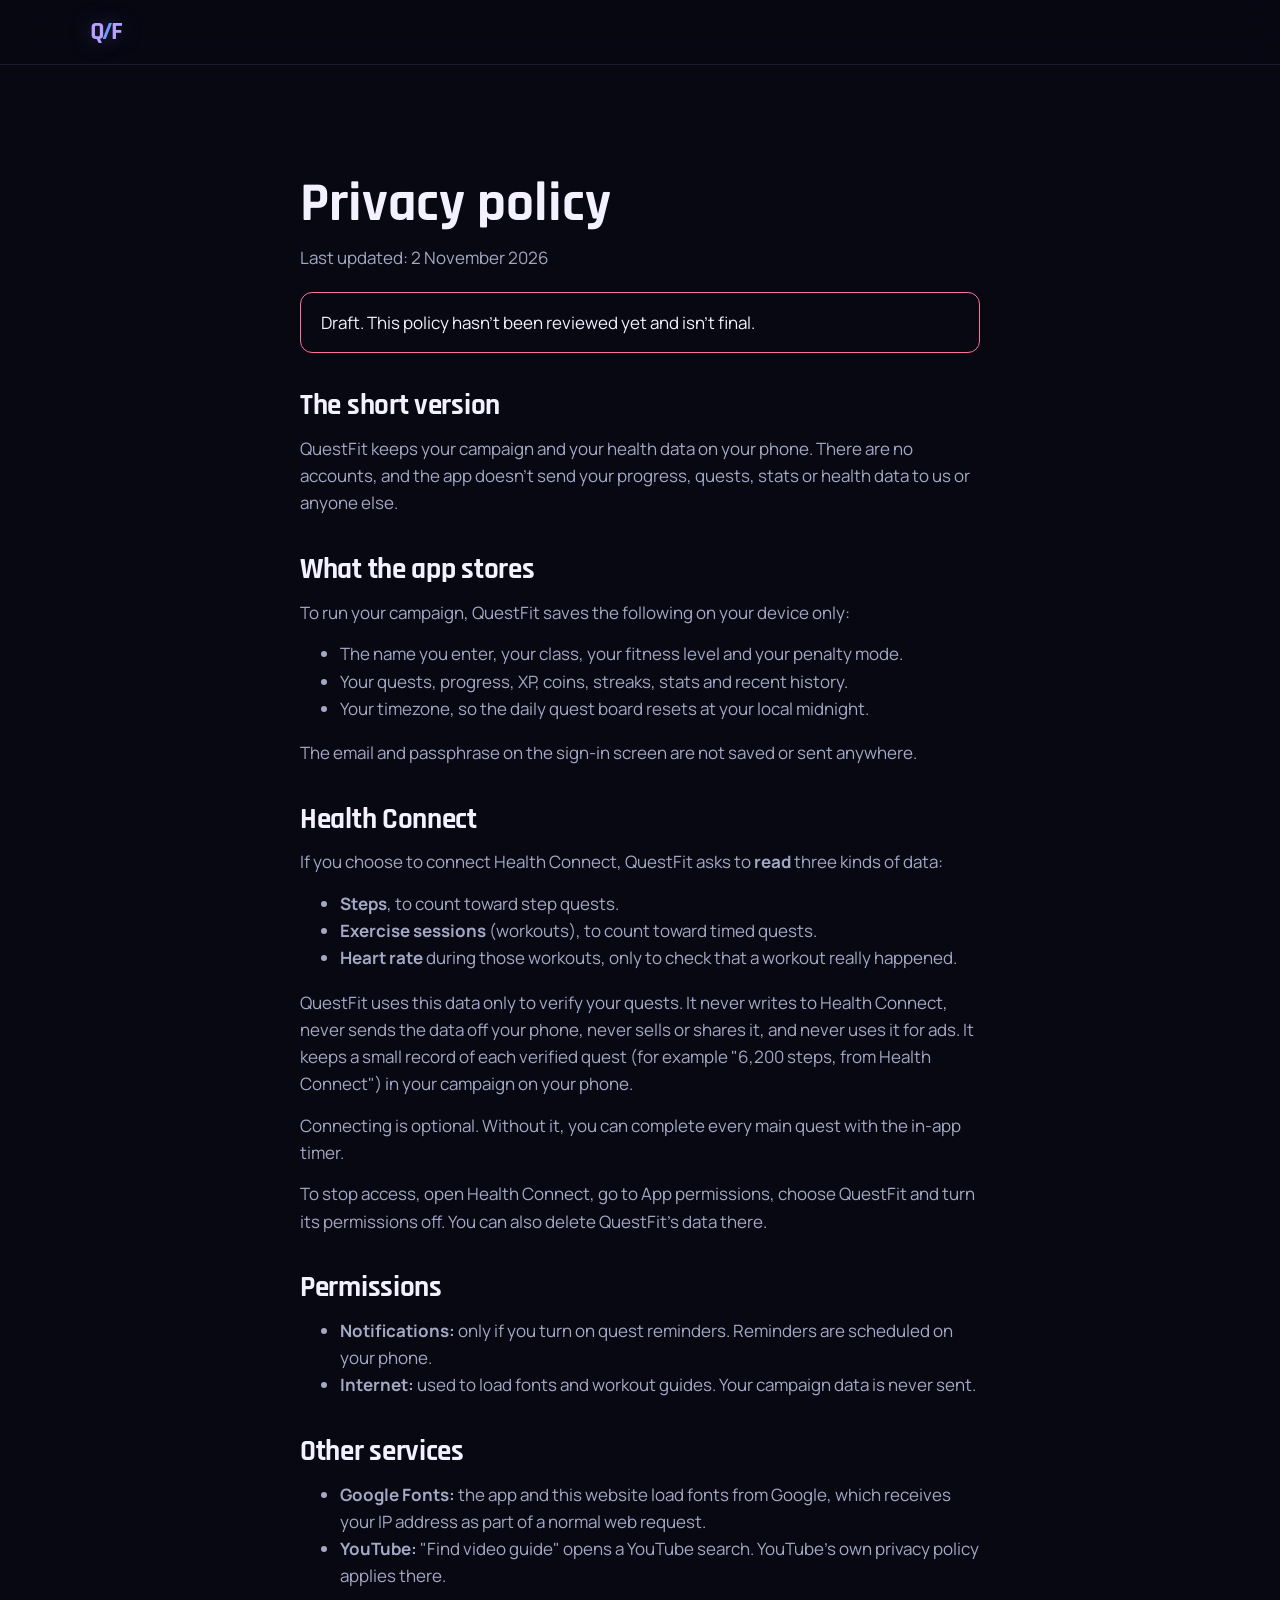
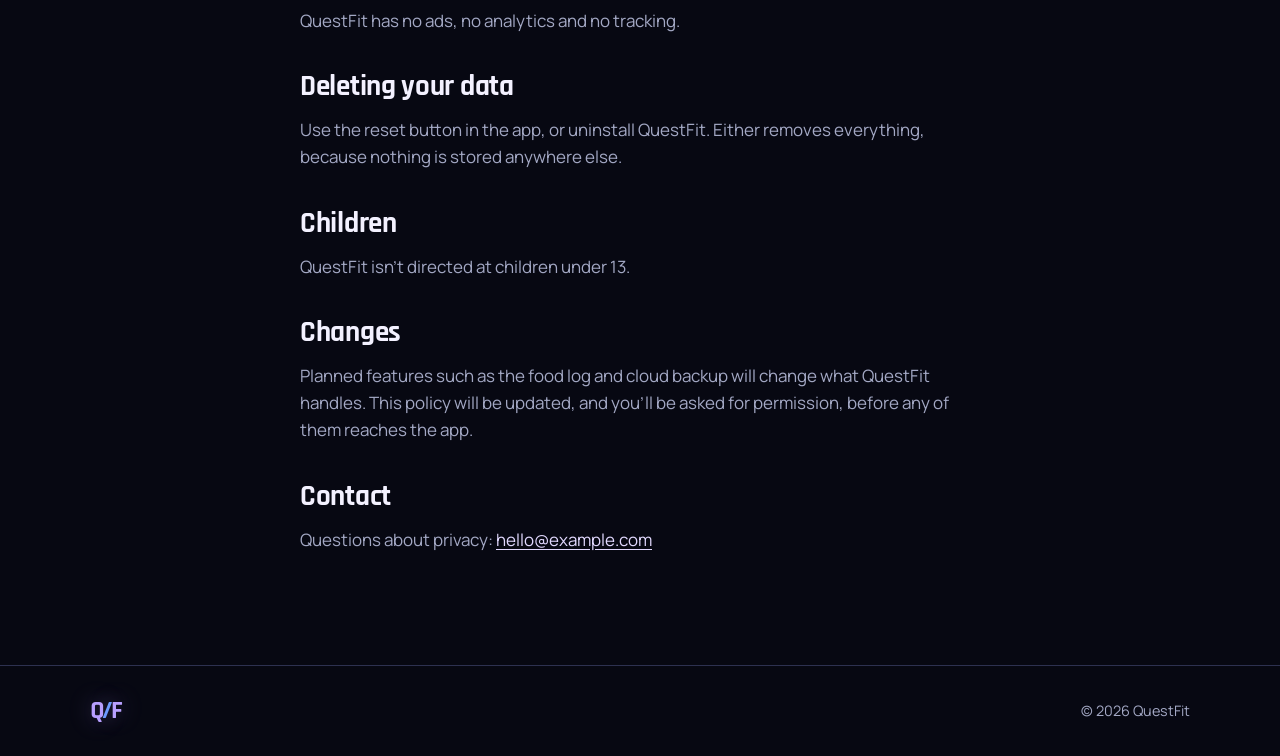
==== privacy.html @ a238612d "QuestFit website: verified quests, Health Connect privacy, timer demo" ====
<!doctype html>
<html lang="en">
<head>
  <meta charset="UTF-8" />
  <meta name="viewport" content="width=device-width, initial-scale=1" />
  <title>Privacy policy · QuestFit</title>
  <meta name="theme-color" content="#070812" />
  <link rel="icon" href="assets/favicon.svg" type="image/svg+xml" />
  <link rel="preconnect" href="https://fonts.googleapis.com" />
  <link rel="preconnect" href="https://fonts.gstatic.com" crossorigin />
  <link rel="stylesheet" href="https://fonts.googleapis.com/css2?family=Manrope:wght@400;500;600;700&family=Rajdhani:wght@600;700&display=swap" />
  <link rel="stylesheet" href="styles.css" />
</head>
<body>
  <header class="site-header">
    <nav class="nav wrap" aria-label="Main">
      <a class="logo" href="index.html" aria-label="QuestFit home">Q<span>/</span>F</a>
    </nav>
  </header>

  <main class="legal wrap">
    <h1>Privacy policy</h1>
    <p class="updated">Last updated: 2 November 2026</p>

    <!-- DRAFT: review before publishing, replace the placeholder contact email (also in the app's public/privacypolicy.html), and update this page before any server feature ships. -->
    <p class="draft">Draft. This policy hasn't been reviewed yet and isn't final.</p>

    <h2>The short version</h2>
    <p>QuestFit keeps your campaign and your health data on your phone. There are no accounts, and the app doesn't send your progress, quests, stats or health data to us or anyone else.</p>

    <h2>What the app stores</h2>
    <p>To run your campaign, QuestFit saves the following on your device only:</p>
    <ul>
      <li>The name you enter, your class, your fitness level and your penalty mode.</li>
      <li>Your quests, progress, XP, coins, streaks, stats and recent history.</li>
      <li>Your timezone, so the daily quest board resets at your local midnight.</li>
    </ul>
    <p>The email and passphrase on the sign-in screen are not saved or sent anywhere.</p>

    <h2>Health Connect</h2>
    <p>If you choose to connect Health Connect, QuestFit asks to <strong>read</strong> three kinds of data:</p>
    <ul>
      <li><strong>Steps</strong>, to count toward step quests.</li>
      <li><strong>Exercise sessions</strong> (workouts), to count toward timed quests.</li>
      <li><strong>Heart rate</strong> during those workouts, only to check that a workout really happened.</li>
    </ul>
    <p>QuestFit uses this data only to verify your quests. It never writes to Health Connect, never sends the data off your phone, never sells or shares it, and never uses it for ads. It keeps a small record of each verified quest (for example "6,200 steps, from Health Connect") in your campaign on your phone.</p>
    <p>Connecting is optional. Without it, you can complete every main quest with the in-app timer.</p>
    <p>To stop access, open Health Connect, go to App permissions, choose QuestFit and turn its permissions off. You can also delete QuestFit's data there.</p>

    <h2>Permissions</h2>
    <ul>
      <li><strong>Notifications:</strong> only if you turn on quest reminders. Reminders are scheduled on your phone.</li>
      <li><strong>Internet:</strong> used to load fonts and workout guides. Your campaign data is never sent.</li>
    </ul>

    <h2>Other services</h2>
    <ul>
      <li><strong>Google Fonts:</strong> the app and this website load fonts from Google, which receives your IP address as part of a normal web request.</li>
      <li><strong>YouTube:</strong> "Find video guide" opens a YouTube search. YouTube's own privacy policy applies there.</li>
    </ul>
    <p>QuestFit has no ads, no analytics and no tracking.</p>

    <h2>Deleting your data</h2>
    <p>Use the reset button in the app, or uninstall QuestFit. Either removes everything, because nothing is stored anywhere else.</p>

    <h2>Children</h2>
    <p>QuestFit isn't directed at children under 13.</p>

    <h2>Changes</h2>
    <p>Planned features such as the food log and cloud backup will change what QuestFit handles. This policy will be updated, and you'll be asked for permission, before any of them reaches the app.</p>

    <h2>Contact</h2>
    <p>Questions about privacy: <a href="mailto:hello@example.com">hello@example.com</a></p>
  </main>

  <footer class="site-footer">
    <div class="wrap footer-row">
      <a class="logo" href="index.html" aria-label="QuestFit home">Q<span>/</span>F</a>
      <p>© 2026 QuestFit</p>
    </div>
  </footer>
</body>
</html>
---- styles.css ----
/* QuestFit website. Palette and fonts match the app's "Shadowbound" theme. */
:root {
  color-scheme: dark;
  --void: #070812;
  --panel: #101323;
  --panel-2: #151a31;
  --line: #2d3150;
  --text: #f3f1ff;
  --muted: #a3a8c4;
  --violet: #b8a0ff;
  --violet-pale: #e2d9ff;
  --violet-deep: #7659df;
  --blue: #6c9cff;
  --ember: #ff6f9e;

  --font-display: Rajdhani, "Arial Narrow", sans-serif;
  --font-body: Manrope, -apple-system, BlinkMacSystemFont, "Segoe UI", sans-serif;

  /* fluid type scale: phone → desktop */
  --step-0: clamp(1rem, .96rem + .2vw, 1.0625rem);
  --step-1: clamp(1.125rem, 1.05rem + .35vw, 1.3125rem);
  --step-2: clamp(1.375rem, 1.2rem + .8vw, 1.875rem);
  --step-3: clamp(2rem, 1.5rem + 2.4vw, 3.5rem);
  --step-4: clamp(3rem, 1.6rem + 6.6vw, 7rem);

  --space-s: clamp(1rem, .9rem + .5vw, 1.5rem);
  --space-m: clamp(1.5rem, 1.2rem + 1.5vw, 2.5rem);
  --space-l: clamp(4rem, 3rem + 5vw, 8rem);
  --gutter: clamp(1rem, .5rem + 2.5vw, 2.5rem);
}

*, *::before, *::after { box-sizing: border-box; }
html { scroll-behavior: smooth; -webkit-text-size-adjust: 100%; }
body {
  margin: 0;
  background: var(--void);
  color: var(--text);
  font: 400 var(--step-0)/1.6 var(--font-body);
  overflow-x: hidden;
}
img { display: block; max-width: 100%; height: auto; }
h1, h2, h3 { margin: 0; font-family: var(--font-display); font-weight: 700; line-height: 1; }
h2 { font-size: var(--step-3); letter-spacing: -.01em; }
h3 { font-size: var(--step-2); font-weight: 600; line-height: 1.1; }
p { margin: 0; }
a { color: var(--violet-pale); text-underline-offset: .2em; }
:focus-visible { outline: 2px solid var(--violet); outline-offset: 3px; border-radius: 4px; }

.wrap { width: 100%; max-width: 1180px; margin-inline: auto; padding-inline: var(--gutter); }
.skip-link { position: absolute; left: -999px; top: 0; padding: .75rem 1rem; background: var(--violet); color: var(--void); z-index: 100; }
.skip-link:focus { left: 1rem; }

/* header */
.site-header {
  position: sticky; top: 0; z-index: 10;
  background: rgba(7, 8, 18, .78);
  backdrop-filter: blur(16px);
  -webkit-backdrop-filter: blur(16px);
  border-bottom: 1px solid rgba(184, 160, 255, .12);
}
.nav { display: flex; align-items: center; gap: var(--space-s); min-height: 64px; }
.logo { color: var(--violet); font: 700 1.6rem/1 var(--font-display); letter-spacing: -.1em; text-decoration: none; text-shadow: 0 0 22px rgba(184, 160, 255, .35); }
.logo span { color: var(--blue); }
.nav-links { display: flex; gap: 1.75rem; margin: 0 0 0 auto; padding: 0; list-style: none; }
.nav-links a { color: var(--muted); font-weight: 600; font-size: .95rem; text-decoration: none; }
.nav-links a:hover { color: var(--text); }

/* buttons */
.btn {
  display: inline-flex; align-items: center; justify-content: center; gap: .6rem;
  min-height: 48px; padding: .8rem 1.4rem;
  border: 1px solid transparent; border-radius: 12px;
  font: 700 1rem/1 var(--font-body); text-decoration: none; cursor: pointer;
  transition: transform .15s ease, background-color .15s ease, box-shadow .15s ease;
}
.btn:active { transform: scale(.97); }
.btn--primary { background: var(--violet); color: #0d0b1b; box-shadow: 0 10px 30px rgba(118, 89, 223, .35); }
.btn--primary:hover { background: var(--violet-pale); }
.btn--soon { background: transparent; border-color: var(--line); color: var(--muted); cursor: default; }
.btn--soon svg { width: 18px; height: 18px; fill: currentColor; }
.play-badge img { height: 56px; width: auto; }
.play-slot--small .btn { min-height: 40px; padding: .55rem 1rem; font-size: .875rem; }
.play-slot--small .play-badge img { height: 40px; }

/* hero */
.hero {
  display: grid; grid-template-columns: minmax(0, 1.25fr) minmax(0, .75fr);
  align-items: center; gap: var(--space-m);
  padding-block: clamp(3rem, 2rem + 5vw, 7rem) var(--space-l);
}
.hero-title { font-size: var(--step-4); line-height: .9; letter-spacing: -.02em; }
.hero-title .line { display: block; }
.hero-lede { max-width: 34ch; margin-top: var(--space-m); color: var(--muted); font-size: var(--step-1); line-height: 1.55; }
.hero-actions { display: flex; flex-wrap: wrap; align-items: center; gap: 1rem 1.5rem; margin-top: var(--space-m); }
.hero-note { color: var(--muted); font-size: .9rem; }

/* phone frame around real app screenshots */
.phone {
  position: relative; margin: 0;
  padding: 10px; border-radius: 44px;
  background: linear-gradient(160deg, #23264a, #0c0e1d);
  border: 1px solid rgba(184, 160, 255, .25);
  box-shadow: 0 40px 80px rgba(0, 0, 0, .55), 0 0 90px rgba(118, 89, 223, .18);
}
.phone img { border-radius: 34px; width: 100%; }
.hero-phone { justify-self: end; width: min(100%, 340px); transform: rotate(3deg); }

/* the one page-load moment: headline lines rise in turn, then the phone settles */
@media (prefers-reduced-motion: no-preference) {
  .hero-title .line { animation: rise .8s cubic-bezier(.2, .8, .2, 1) both; }
  .hero-title .line:nth-child(2) { animation-delay: .1s; }
  .hero-title .line:nth-child(3) { animation-delay: .2s; }
  .hero-lede, .hero-actions { animation: rise .8s .35s cubic-bezier(.2, .8, .2, 1) both; }
  .hero-phone { animation: settle 1.1s .25s cubic-bezier(.2, .8, .2, 1) both, float 6s 1.4s ease-in-out infinite; }
  .hero-title .line:nth-child(3) { animation: rise .8s .2s cubic-bezier(.2, .8, .2, 1) both, shimmer 1.8s 1.2s ease-in-out both; }
}
@keyframes rise { from { opacity: 0; transform: translateY(.6em); } }
@keyframes settle { from { opacity: 0; transform: translateY(40px) rotate(9deg); } }
@keyframes float { 50% { transform: translateY(-14px) rotate(3deg); } }
@keyframes shimmer { from { background-position: 100% 0; } to { background-position: 0 0; } }

/* demo: the playable quest */
.demo {
  padding-block: var(--space-l);
  background:
    radial-gradient(60% 80% at 80% 50%, rgba(118, 89, 223, .22), transparent 70%),
    linear-gradient(180deg, transparent, rgba(16, 19, 35, .7) 20%, rgba(16, 19, 35, .7) 80%, transparent);
}
.demo-grid { display: grid; grid-template-columns: minmax(0, .8fr) minmax(0, 1fr); gap: var(--space-l); align-items: center; }
.demo-copy p { max-width: 38ch; margin-top: var(--space-s); color: var(--muted); font-size: var(--step-1); }
.demo-stage { display: grid; gap: 1.25rem; }

.slime-wrap { display: flex; align-items: center; gap: 1.25rem; }
.slime {
  position: relative; flex-shrink: 0; width: 92px; height: 68px;
  border: 3px solid #765586;
  border-radius: 48% 52% 40% 46% / 60% 60% 42% 44%;
  background:
    radial-gradient(ellipse at 30% 24%, rgba(255, 255, 255, .75) 0 7%, transparent 18%),
    linear-gradient(160deg, #e0caee, #bce8d7 38%, #77d3b6 72%, #37bfa7);
  box-shadow: inset -8px -10px 0 rgba(44, 152, 138, .15), 0 12px 24px rgba(78, 213, 180, .22);
}
.slime-eye { position: absolute; top: 22px; width: 12px; height: 19px; border-radius: 50%; background: #6d477a; transition: translate .25s ease; }
.slime.is-looking .slime-eye { translate: 4px 3px; }
.slime-eye--l { left: 26px; }
.slime-eye--r { right: 26px; }
.slime-mouth { position: absolute; left: 50%; top: 40px; width: 20px; height: 12px; border: 2px solid #765586; border-radius: 35% 35% 50% 50%; background: rgba(167, 144, 214, .85); transform: translateX(-50%); transition: height .2s; }
.slime.is-happy .slime-mouth { height: 16px; }
.slime-says {
  position: relative; padding: .75rem 1rem;
  border: 1px solid var(--line); border-radius: 14px 14px 14px 4px;
  background: var(--panel); font-weight: 600; font-size: .95rem;
}
@media (prefers-reduced-motion: no-preference) {
  .slime { animation: bob 3.2s ease-in-out infinite; }
}
@keyframes bob { 50% { translate: 0 -5px; } }

.quest {
  padding: clamp(1.25rem, 1rem + 1vw, 1.75rem);
  border: 1px solid rgba(184, 160, 255, .55);
  border-radius: 8px 22px 8px 22px;
  background: linear-gradient(120deg, rgba(52, 37, 89, .55), rgba(16, 19, 35, .95));
  box-shadow: 0 30px 60px rgba(0, 0, 0, .35);
  transition: border-color .3s, box-shadow .3s;
}
.quest.is-done { border-color: var(--violet-pale); box-shadow: 0 30px 60px rgba(0, 0, 0, .35), 0 0 0 4px rgba(184, 160, 255, .15); }
.quest-head { display: grid; grid-template-columns: auto 1fr auto; gap: 1rem; align-items: center; }
.quest-icon { display: grid; place-items: center; width: 48px; height: 48px; border-radius: 14px; background: rgba(184, 160, 255, .14); color: var(--violet-pale); font-size: 1.4rem; }
.quest-kind { color: var(--violet); font-size: .85rem; font-weight: 600; }
.quest-reward { color: var(--violet-pale); font-weight: 700; font-size: .85rem; text-align: right; line-height: 1.35; }
.quest-desc { margin: 1rem 0 1.25rem; color: var(--muted); }
.bar { height: 8px; overflow: hidden; border-radius: 99px; background: #252844; }
.bar span { display: block; width: 0; height: 100%; border-radius: inherit; background: linear-gradient(90deg, var(--violet-deep), var(--violet-pale)); transition: width .6s cubic-bezier(.2, .8, .2, 1); }
.quest-foot { display: flex; align-items: center; justify-content: space-between; gap: 1rem; margin-top: 1.25rem; }
.quest-count { font-weight: 700; font-variant-numeric: tabular-nums; }
.reward { min-height: 1.6em; margin-top: .75rem; color: var(--violet-pale); font-weight: 700; }
.reward:empty { min-height: 0; margin: 0; }
.xp { padding: 0 .25rem; }
.xp p { display: flex; justify-content: space-between; margin-bottom: .5rem; color: var(--muted); font-size: .9rem; font-variant-numeric: tabular-nums; }
.xp strong { color: var(--text); }
.bar--xp { height: 6px; }
.bar--xp span { background: linear-gradient(90deg, #477bea, #84c8ff); }

/* how it works: a real sequence, so it's numbered */
.how { padding-block: var(--space-l); }
.steps { display: grid; grid-template-columns: repeat(3, minmax(0, 1fr)); gap: var(--space-m); margin: var(--space-m) 0 0; padding: 0; list-style: none; counter-reset: step; }
.steps li { counter-increment: step; padding-top: 1.25rem; border-top: 2px solid var(--line); }
.steps li::before { content: counter(step); display: block; margin-bottom: .75rem; color: var(--violet); font: 700 var(--step-3)/1 var(--font-display); }
.steps p { margin-top: .75rem; color: var(--muted); }

/* classes */
.classes { padding-block: var(--space-l); background: var(--panel); border-block: 1px solid var(--line); }
.class-list { display: grid; grid-template-columns: repeat(2, minmax(0, 1fr)); gap: 0; margin: var(--space-m) 0 0; padding: 0; list-style: none; }
.class { --accent: var(--violet); display: flex; gap: 1.25rem; padding: var(--space-m) var(--space-s) var(--space-m) 0; border-top: 1px solid var(--line); }
.class:nth-child(even) { padding-left: var(--space-s); border-left: 1px solid var(--line); }
.class--warrior { --accent: #f4c76b; }
.class--ranger { --accent: #6ad4d1; }
.class--mage { --accent: #c5a7ff; }
.class--allrounder { --accent: var(--ember); }
.class-icon { display: grid; place-items: center; flex-shrink: 0; width: 64px; height: 64px; border: 1px solid var(--accent); border-radius: 50%; color: var(--accent); font-size: 1.75rem; box-shadow: 0 0 30px color-mix(in srgb, var(--accent) 25%, transparent); }
.class-focus { margin: .35rem 0 .6rem; color: var(--accent); font-weight: 700; }
.class-body > p:last-child { color: var(--muted); }

/* stakes */
.stakes { padding-block: var(--space-l); }
.stakes-lede { max-width: 50ch; margin-top: var(--space-s); color: var(--muted); font-size: var(--step-1); }
.modes {
  display: grid; grid-template-columns: repeat(3, minmax(0, 1fr));
  margin-top: var(--space-m);
  border-radius: 18px; overflow: hidden;
  border: 1px solid var(--line);
}
.mode { padding: var(--space-m) var(--space-s); }
.mode + .mode { border-left: 1px solid var(--line); }
.mode p { margin-top: .75rem; color: var(--muted); }
/* intensity rises left to right */
.mode--soft { background: linear-gradient(180deg, rgba(108, 156, 255, .1), transparent); }
.mode--soft h3 { color: var(--blue); }
.mode--balanced { background: linear-gradient(180deg, rgba(184, 160, 255, .14), transparent); }
.mode--balanced h3 { color: var(--violet); }
.mode--hardcore { background: linear-gradient(180deg, rgba(255, 111, 158, .18), transparent); }
.mode--hardcore h3 { color: var(--ember); }
.stakes-safe { max-width: 62ch; margin-top: var(--space-s); color: var(--muted); }

/* screens */
.screens { padding-block: var(--space-l); overflow: hidden; }
.screen-strip { display: grid; grid-template-columns: repeat(3, minmax(0, 1fr)); gap: var(--space-m); margin-top: var(--space-m); }
.screen-strip figure { margin: 0; }
.screen-strip figure:nth-child(2) { transform: translateY(var(--space-m)); }
.screen-strip figcaption { margin-top: 1.25rem; color: var(--muted); font-weight: 600; text-align: center; }

/* coming soon */
.soon { padding-block: var(--space-l); }
.soon-lede { margin-top: var(--space-s); color: var(--muted); font-size: var(--step-1); }
.soon-list { display: grid; grid-template-columns: repeat(2, minmax(0, 1fr)); gap: var(--space-m) var(--space-l); margin: var(--space-m) 0 0; padding: 0; list-style: none; }
.soon-list li { padding-left: 1.25rem; border-left: 2px dashed rgba(184, 160, 255, .4); }
.soon-list p { margin-top: .6rem; color: var(--muted); }

/* faq */
.faq { max-width: 860px; padding-block: var(--space-l); }
.faq h2 { margin-bottom: var(--space-m); }
.faq details { border-top: 1px solid var(--line); }
.faq details:last-of-type { border-bottom: 1px solid var(--line); }
.faq summary { display: flex; justify-content: space-between; gap: 1rem; padding: 1.25rem 0; font-weight: 700; font-size: var(--step-1); cursor: pointer; list-style: none; }
.faq summary::-webkit-details-marker { display: none; }
.faq summary::after { content: "+"; color: var(--violet); font-size: 1.5rem; line-height: 1; transition: transform .2s; }
.faq details[open] summary::after { transform: rotate(45deg); }
.faq details p { max-width: 62ch; padding-bottom: 1.25rem; color: var(--muted); }

/* final call */
.cta { display: flex; flex-wrap: wrap; align-items: center; justify-content: space-between; gap: var(--space-s); padding-block: var(--space-l); border-top: 1px solid var(--line); }
.cta h2 { font-size: var(--step-4); line-height: .9; }

/* footer */
.site-footer { padding-block: 2rem; border-top: 1px solid var(--line); color: var(--muted); font-size: .9rem; }
.footer-row { display: flex; flex-wrap: wrap; align-items: center; gap: 1rem 2rem; }
.footer-row p { margin-left: auto; }

/* privacy page */
.legal { max-width: 760px; padding-block: var(--space-l); }
.legal h1 { font-size: var(--step-3); }
.legal h2 { margin-top: var(--space-m); font-size: var(--step-2); }
.legal p, .legal li { color: var(--muted); }
.legal p, .legal ul { margin-top: .9rem; }
.legal .updated { margin-top: .75rem; }
.legal .draft { margin-top: var(--space-s); padding: 1rem 1.25rem; border: 1px solid var(--ember); border-radius: 12px; color: var(--text); }

/* tablet */
@media (max-width: 900px) {
  .hero { grid-template-columns: 1fr; }
  .hero-phone { justify-self: center; width: min(78%, 320px); margin-top: var(--space-m); }
  .demo-grid { grid-template-columns: 1fr; gap: var(--space-m); }
  .steps { grid-template-columns: 1fr; }
  .soon-list { grid-template-columns: 1fr; }
}
/* phone */
@media (max-width: 640px) {
  .nav-links { display: none; }
  .play-slot--small { margin-left: auto; }
  .class-list { grid-template-columns: 1fr; }
  .class, .class:nth-child(even) { padding: var(--space-s) 0; border-left: 0; }
  .modes { grid-template-columns: 1fr; }
  .mode + .mode { border-left: 0; border-top: 1px solid var(--line); }
  .screen-strip { display: flex; gap: 1rem; overflow-x: auto; scroll-snap-type: x mandatory; padding-bottom: 1rem; scrollbar-width: none; }
  .screen-strip::-webkit-scrollbar { display: none; }
  .screen-strip figure { flex: 0 0 72%; scroll-snap-align: center; }
  .screen-strip figure:nth-child(2) { transform: none; }
  .quest-head { grid-template-columns: auto 1fr; }
  .quest-reward { grid-column: 1 / -1; text-align: left; }
  .footer-row p { margin-left: 0; width: 100%; }
}

@media (prefers-reduced-motion: reduce) {
  *, *::before, *::after { animation: none !important; transition-duration: .01ms !important; scroll-behavior: auto !important; }
}

/* ---------- Animations ----------
   JS adds .motion to <html> only when the visitor allows motion, so every
   hidden-until-revealed state below is skipped for reduced-motion visitors. */

/* hero: drifting runes and a glow that follows the cursor */
.hero { position: relative; }
.hero > :not(.runes) { position: relative; z-index: 1; }
.runes {
  position: absolute; inset: 0 calc(50% - 50vw); z-index: 0;
  overflow: hidden; pointer-events: none;
  mask-image: linear-gradient(to bottom, transparent, #000 12%, #000 80%, transparent);
}
.runes::before {
  content: ""; position: absolute; inset: 0;
  background: radial-gradient(460px circle at var(--mx, 70%) var(--my, 35%), rgba(118, 89, 223, .22), transparent 70%);
  opacity: var(--glow, 0); transition: opacity .6s ease;
}
.rune {
  position: absolute; left: var(--x); top: var(--y);
  color: var(--violet); font-size: var(--s); text-shadow: 0 0 14px rgba(184, 160, 255, .8);
  opacity: 0; animation: drift var(--d) linear var(--delay) infinite;
}
@keyframes drift {
  0% { opacity: 0; translate: 0 0; rotate: 0deg; }
  20%, 70% { opacity: var(--o); }
  100% { opacity: 0; translate: var(--sway) -180px; rotate: 90deg; }
}

/* the last headline line gets one light sweep after it lands */
.hero-title .line:nth-child(3) {
  background: linear-gradient(100deg, var(--text) 40%, var(--violet-pale) 47%, #fff 50%, var(--violet-pale) 53%, var(--text) 60%);
  background-size: 260% 100%;
  -webkit-background-clip: text; background-clip: text;
  color: transparent;
}

/* scroll reveals: single elements and staggered groups */
.motion .reveal, .motion [data-stagger] > * {
  opacity: 0; translate: 0 28px;
  transition: opacity .7s cubic-bezier(.2, .8, .2, 1), translate .7s cubic-bezier(.2, .8, .2, 1);
  transition-delay: calc(var(--i, 0) * 110ms);
}
.motion .reveal.is-visible, .motion [data-stagger].is-visible > * { opacity: 1; translate: 0 0; }

/* step numbers pop in after their step */
.motion .steps.is-visible li::before { animation: num-in .7s calc(var(--i, 0) * 110ms + .25s) cubic-bezier(.3, 1.6, .5, 1) both; }
@keyframes num-in { from { opacity: 0; scale: .3; text-shadow: 0 0 40px var(--violet); } }

/* penalty modes light up left to right; Hardcore pulses once */
.motion .modes.is-visible .mode { animation: light-up .9s calc(var(--i, 0) * 260ms + .3s) ease-out both; }
.motion .modes.is-visible .mode--hardcore { animation: light-up .9s .82s ease-out both, ember-pulse 1.4s 1.5s ease-out; }
@keyframes light-up { from { filter: brightness(.35) saturate(.4); } }
@keyframes ember-pulse { 40% { box-shadow: inset 0 0 0 1px var(--ember), inset 0 0 70px rgba(255, 111, 158, .35); } }

/* screenshots: stacked behind the middle phone, fanning out on desktop */
.screen-strip figure { position: relative; transition: translate 1.1s cubic-bezier(.2, .8, .2, 1), rotate 1.1s cubic-bezier(.2, .8, .2, 1), opacity .7s ease; }
.screen-strip figure:nth-child(2) { z-index: 1; }
@media (min-width: 641px) {
  .motion .screen-strip:not(.is-visible) figure:nth-child(1) { translate: calc(100% + var(--space-m)) 0; rotate: -8deg; }
  .motion .screen-strip:not(.is-visible) figure:nth-child(3) { translate: calc(-100% - var(--space-m)) 0; rotate: 8deg; }
}
@media (max-width: 640px) {
  .motion .screen-strip:not(.is-visible) figure { opacity: 0; translate: 0 28px; }
}
.screen-strip .phone { transition: transform .5s cubic-bezier(.2, .8, .2, 1); will-change: transform; }
.screen-strip .phone.is-tilting { transition-duration: .12s; }

/* quest demo */
.quest { position: relative; }
.quest-foot { position: relative; }
.quest-icon { transition: transform .6s cubic-bezier(.3, 1.4, .5, 1), color .3s, background-color .3s, box-shadow .3s; }
.quest.is-done .quest-icon { color: #f4c76b; background: rgba(244, 199, 107, .16); transform: rotate(360deg) scale(1.08); box-shadow: 0 0 26px rgba(244, 199, 107, .35); }
.float-num {
  position: absolute; right: 1rem; bottom: 100%;
  color: var(--violet-pale); font: 700 1.25rem/1 var(--font-display);
  text-shadow: 0 0 14px rgba(184, 160, 255, .8);
  pointer-events: none; animation: float-up .9s ease-out forwards;
}
@keyframes float-up {
  from { opacity: 0; translate: 0 10px; scale: .7; }
  20% { opacity: 1; scale: 1.2; }
  to { opacity: 0; translate: 0 -54px; scale: 1; }
}
.spark {
  position: absolute; left: var(--x); top: var(--y);
  color: var(--c); font-size: var(--s); line-height: 1;
  pointer-events: none; animation: burst .9s cubic-bezier(.2, .8, .2, 1) forwards;
}
@keyframes burst { to { opacity: 0; translate: var(--dx) var(--dy); rotate: var(--r); scale: .4; } }
.levelup {
  position: absolute; inset: 0; z-index: 2;
  display: grid; place-items: center;
  border-radius: inherit;
  background: radial-gradient(circle, rgba(118, 89, 223, .55), rgba(7, 8, 18, .85) 70%);
  color: #fff; font: 700 clamp(2.5rem, 2rem + 3vw, 4rem)/1 var(--font-display); letter-spacing: .02em;
  text-shadow: 0 0 30px var(--violet);
  pointer-events: none; animation: levelup 1.8s ease forwards;
}
@keyframes levelup {
  0% { opacity: 0; scale: .6; }
  15% { opacity: 1; scale: 1.08; }
  25%, 75% { opacity: 1; scale: 1; }
  100% { opacity: 0; scale: 1.1; }
}

/* hover and tap feedback */
.btn { position: relative; overflow: hidden; isolation: isolate; }
.btn::after {
  content: ""; position: absolute; inset: 0; z-index: -1;
  background: linear-gradient(110deg, transparent 30%, rgba(255, 255, 255, .35) 50%, transparent 70%);
  translate: -120% 0; pointer-events: none;
}
@media (hover: hover) {
  .btn:hover::after { translate: 120% 0; transition: translate .7s ease; }
  .class-icon { position: relative; transition: transform .45s cubic-bezier(.3, 1.6, .5, 1), box-shadow .3s, background-color .3s; }
  .class:hover .class-icon { transform: rotate(-12deg) scale(1.08); background: color-mix(in srgb, var(--accent) 14%, transparent); box-shadow: 0 0 50px color-mix(in srgb, var(--accent) 55%, transparent); }
  .class--ranger .class-icon::after {
    content: ""; position: absolute; left: 50%; top: 50%; width: 0; height: 2px;
    background: linear-gradient(90deg, transparent, var(--accent)); opacity: 0; translate: 0 -50%;
  }
  .class--ranger:hover .class-icon::after { animation: streak .6s ease-out; }
}
@keyframes streak {
  0% { width: 0; opacity: 1; }
  60% { width: 90px; opacity: 1; }
  100% { width: 120px; opacity: 0; translate: 40px -50%; }
}

/* FAQ answers are animated by JS; this keeps the text clipped while they open */
.faq details p { overflow: hidden; }

/* anchor targets clear the sticky header and their heading glows on arrival */
section[id] { scroll-margin-top: 72px; }
h2.is-arrived { animation: arrive 1.3s ease-out; }
@keyframes arrive { 30% { color: var(--violet-pale); text-shadow: 0 0 30px rgba(184, 160, 255, .8); } }
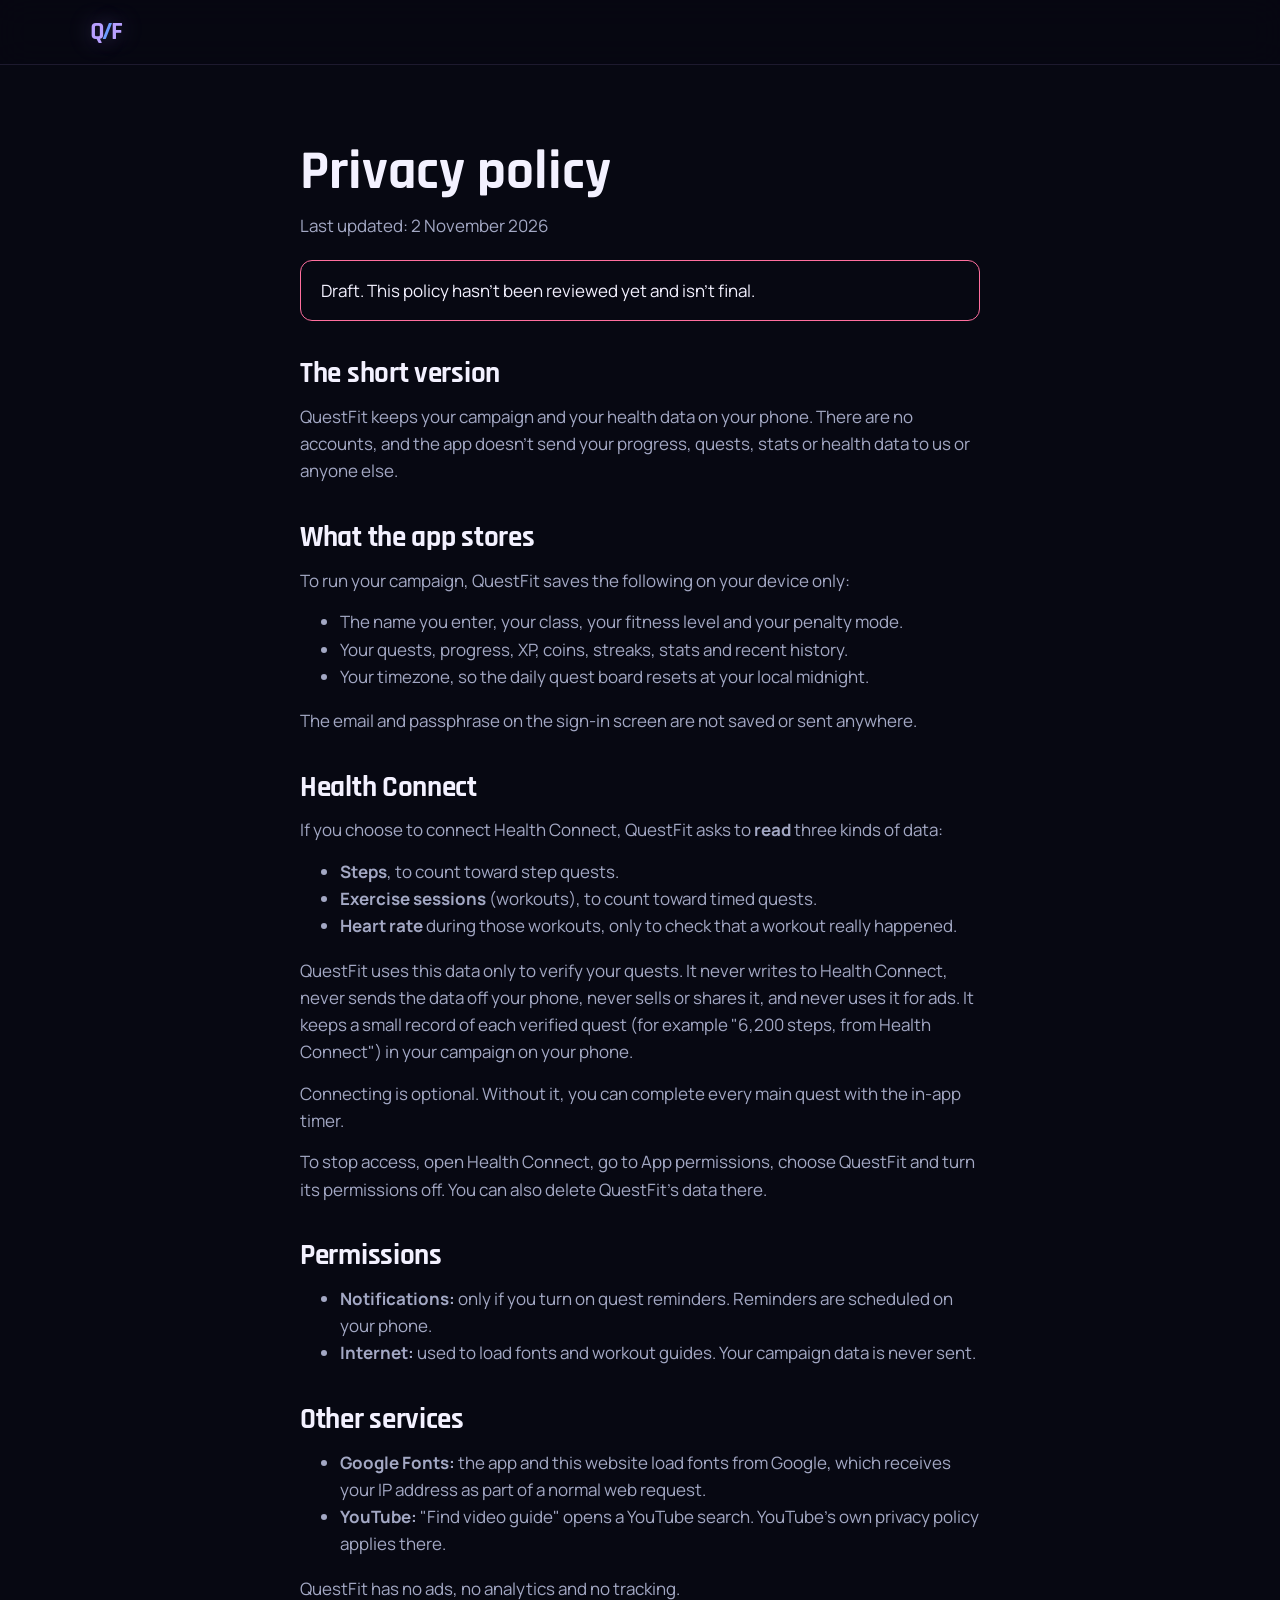
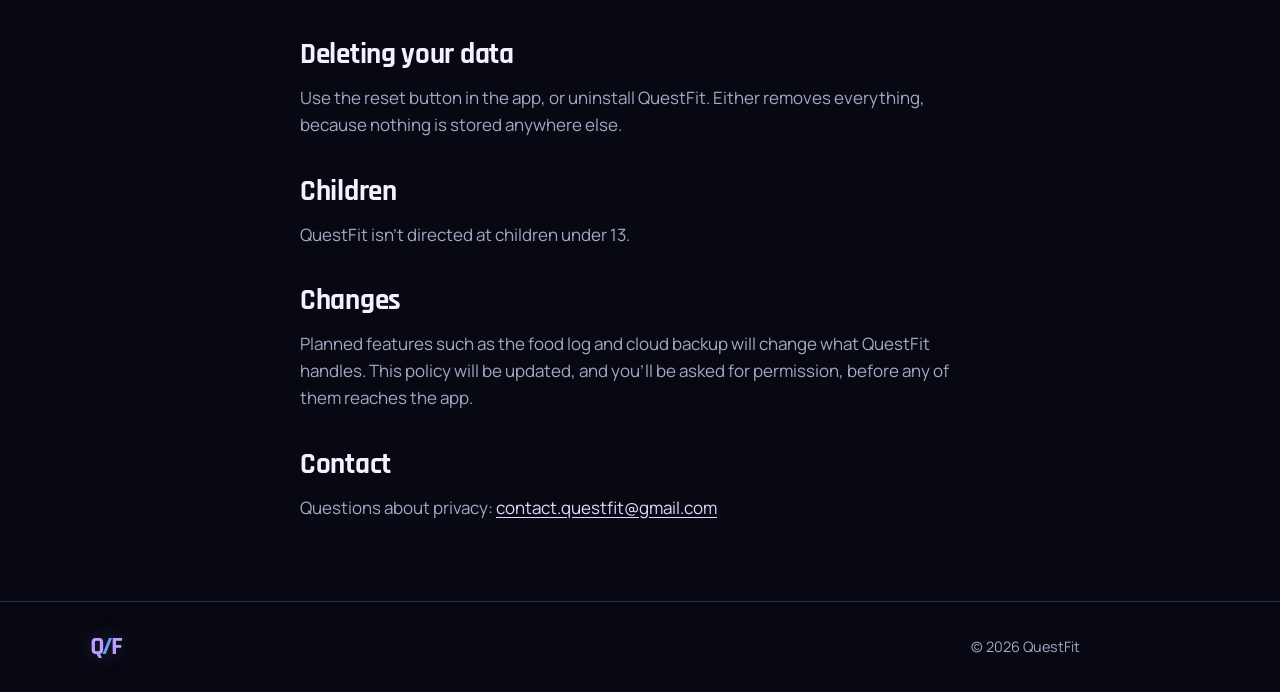
==== commit 0d89bcc0: "Privacy contact: contact.questfit@gmail.com" ====
--- a/privacy.html
+++ b/privacy.html
@@ -22,7 +22,7 @@
     <h1>Privacy policy</h1>
     <p class="updated">Last updated: 2 November 2026</p>
 
-    <!-- DRAFT: review before publishing, replace the placeholder contact email (also in the app's public/privacypolicy.html), and update this page before any server feature ships. -->
+    <!-- DRAFT: review before publishing, and update this page (and the app's public/privacypolicy.html) before any server feature ships. -->
     <p class="draft">Draft. This policy hasn't been reviewed yet and isn't final.</p>
 
     <h2>The short version</h2>
@@ -71,7 +71,7 @@
     <p>Planned features such as the food log and cloud backup will change what QuestFit handles. This policy will be updated, and you'll be asked for permission, before any of them reaches the app.</p>
 
     <h2>Contact</h2>
-    <p>Questions about privacy: <a href="mailto:hello@example.com">hello@example.com</a></p>
+    <p>Questions about privacy: <a href="mailto:contact.questfit@gmail.com">contact.questfit@gmail.com</a></p>
   </main>
 
   <footer class="site-footer">
--- a/styles.css
+++ b/styles.css
@@ -12,6 +12,7 @@
   --violet-deep: #7659df;
   --blue: #6c9cff;
   --ember: #ff6f9e;
+  --grad: linear-gradient(180deg, #fff 25%, #a9a5cb 100%); /* the soft white-to-grey on headlines */
 
   --font-display: Rajdhani, "Arial Narrow", sans-serif;
   --font-body: Manrope, -apple-system, BlinkMacSystemFont, "Segoe UI", sans-serif;
@@ -25,13 +26,14 @@
 
   --space-s: clamp(1rem, .9rem + .5vw, 1.5rem);
   --space-m: clamp(1.5rem, 1.2rem + 1.5vw, 2.5rem);
-  --space-l: clamp(4rem, 3rem + 5vw, 8rem);
+  --space-l: clamp(3rem, 2.2rem + 3.5vw, 5.5rem);
   --gutter: clamp(1rem, .5rem + 2.5vw, 2.5rem);
 }
 
 *, *::before, *::after { box-sizing: border-box; }
 html { scroll-behavior: smooth; -webkit-text-size-adjust: 100%; }
 body {
+  position: relative;
   margin: 0;
   background: var(--void);
   color: var(--text);
@@ -82,17 +84,47 @@
 .play-slot--small .btn { min-height: 40px; padding: .55rem 1rem; font-size: .875rem; }
 .play-slot--small .play-badge img { height: 40px; }
 
-/* hero */
-.hero {
-  display: grid; grid-template-columns: minmax(0, 1.25fr) minmax(0, .75fr);
-  align-items: center; gap: var(--space-m);
-  padding-block: clamp(3rem, 2rem + 5vw, 7rem) var(--space-l);
-}
-.hero-title { font-size: var(--step-4); line-height: .9; letter-spacing: -.02em; }
-.hero-title .line { display: block; }
-.hero-lede { max-width: 34ch; margin-top: var(--space-m); color: var(--muted); font-size: var(--step-1); line-height: 1.55; }
-.hero-actions { display: flex; flex-wrap: wrap; align-items: center; gap: 1rem 1.5rem; margin-top: var(--space-m); }
+/* hero: centred copy, then JD standing in front of a glowing arch with the app beside him */
+.hero { position: relative; isolation: isolate; padding-block: clamp(1.5rem, 1rem + 3vw, 3.5rem) 0; text-align: center; }
+.hero-copy { max-width: 900px; margin-inline: auto; }
+.hero-title { font-size: clamp(2.4rem, 1rem + 5vw, 5rem); line-height: .98; letter-spacing: -.02em; }
+.hero-title .line { display: block; background: var(--grad); -webkit-background-clip: text; background-clip: text; color: transparent; }
+.hero-lede { max-width: 46ch; margin: var(--space-s) auto 0; color: var(--muted); font-size: var(--step-1); line-height: 1.55; }
+.hero-actions { display: flex; flex-direction: column; align-items: center; gap: .9rem; margin-top: var(--space-m); }
 .hero-note { color: var(--muted); font-size: .9rem; }
+.hero-scene { position: relative; height: clamp(400px, 42vw, 520px); margin-top: var(--space-s); overflow: hidden; }
+.hero-jd { position: absolute; left: 50%; bottom: 0; z-index: 2; width: 267px; height: 400px; margin-left: -134px; pointer-events: none; }
+.hero-phone { position: absolute; left: calc(50% + 150px); bottom: -150px; width: 270px; transform: rotate(4deg); }
+.chip {
+  position: absolute; z-index: 3; margin: 0; padding: .55rem .9rem;
+  border: 1px solid rgba(184, 160, 255, .28); border-radius: 14px;
+  background: rgba(16, 19, 35, .72); backdrop-filter: blur(10px); -webkit-backdrop-filter: blur(10px);
+  color: var(--muted); font-size: .85rem; font-weight: 600; white-space: nowrap;
+}
+.chip strong { color: var(--text); }
+.chip--quest { left: calc(50% - 400px); top: 24%; }
+.chip--tier { left: calc(50% - 330px); top: 54%; }
+
+/* the arch of light behind JD, here and at the bottom of the page */
+.hero::before, .cta::before, .hero::after, .cta::after {
+  content: ""; position: absolute; z-index: -1; pointer-events: none;
+  left: calc(50% - 50vw); right: calc(50% - 50vw); bottom: 0; height: min(780px, 100%);
+}
+.hero::before, .cta::before { background: radial-gradient(44% 72% at 50% 100%, rgba(196, 168, 255, .7), rgba(118, 89, 223, .32) 40%, transparent 72%); }
+.hero::before { background: radial-gradient(44% 72% at 50% 92%, rgba(196, 168, 255, .7), rgba(118, 89, 223, .32) 40%, transparent 72%); mask-image: linear-gradient(to top, transparent, #000 16%); -webkit-mask-image: linear-gradient(to top, transparent, #000 16%); }
+.hero::after, .cta::after {
+  background: repeating-radial-gradient(circle at 50% 100%, transparent 0 110px, rgba(184, 160, 255, .16) 111px 112px);
+  mask-image: radial-gradient(circle at 50% 100%, #000, transparent 68%); -webkit-mask-image: radial-gradient(circle at 50% 100%, #000, transparent 68%);
+}
+.hero::after { mask-image: radial-gradient(circle at 50% 100%, #000, transparent 68%), linear-gradient(to top, transparent, #000 16%); mask-composite: intersect; -webkit-mask-composite: source-in; }
+
+/* the pill that sits above every headline */
+.pill {
+  display: flex; width: fit-content; align-items: center; gap: .45rem; margin: 0 auto 1.1rem; padding: .35rem .95rem;
+  border: 1px solid rgba(184, 160, 255, .3); border-radius: 99px; background: rgba(118, 89, 223, .13);
+  color: var(--violet-pale); font-size: .85rem; font-weight: 600;
+}
+.demo-copy .pill { margin-left: 0; }
 
 /* phone frame around real app screenshots */
 .phone {
@@ -103,20 +135,20 @@
   box-shadow: 0 40px 80px rgba(0, 0, 0, .55), 0 0 90px rgba(118, 89, 223, .18);
 }
 .phone img { border-radius: 34px; width: 100%; }
-.hero-phone { justify-self: end; width: min(100%, 340px); transform: rotate(3deg); }
 
 /* the one page-load moment: headline lines rise in turn, then the phone settles */
 @media (prefers-reduced-motion: no-preference) {
   .hero-title .line { animation: rise .8s cubic-bezier(.2, .8, .2, 1) both; }
   .hero-title .line:nth-child(2) { animation-delay: .1s; }
-  .hero-title .line:nth-child(3) { animation-delay: .2s; }
   .hero-lede, .hero-actions { animation: rise .8s .35s cubic-bezier(.2, .8, .2, 1) both; }
-  .hero-phone { animation: settle 1.1s .25s cubic-bezier(.2, .8, .2, 1) both, float 6s 1.4s ease-in-out infinite; }
-  .hero-title .line:nth-child(3) { animation: rise .8s .2s cubic-bezier(.2, .8, .2, 1) both, shimmer 1.8s 1.2s ease-in-out both; }
+  .hero-phone { animation: settle 1.1s .25s cubic-bezier(.2, .8, .2, 1) both; }
+  .hero-title .line:nth-child(2) { animation: rise .8s .1s cubic-bezier(.2, .8, .2, 1) both, shimmer 1.8s 1.2s ease-in-out both; }
+  .chip { animation: chip-float 5s ease-in-out infinite; }
+  .chip--tier { animation-delay: -2.5s; }
 }
 @keyframes rise { from { opacity: 0; transform: translateY(.6em); } }
-@keyframes settle { from { opacity: 0; transform: translateY(40px) rotate(9deg); } }
-@keyframes float { 50% { transform: translateY(-14px) rotate(3deg); } }
+@keyframes settle { from { opacity: 0; transform: translateY(40px) rotate(10deg); } }
+@keyframes chip-float { 50% { transform: translateY(-10px); } }
 @keyframes shimmer { from { background-position: 100% 0; } to { background-position: 0 0; } }
 
 /* demo: the playable quest */
@@ -130,31 +162,18 @@
 .demo-copy p { max-width: 38ch; margin-top: var(--space-s); color: var(--muted); font-size: var(--step-1); }
 .demo-stage { display: grid; gap: 1.25rem; }
 
-.slime-wrap { display: flex; align-items: center; gap: 1.25rem; }
-.slime {
-  position: relative; flex-shrink: 0; width: 92px; height: 68px;
-  border: 3px solid #765586;
-  border-radius: 48% 52% 40% 46% / 60% 60% 42% 44%;
-  background:
-    radial-gradient(ellipse at 30% 24%, rgba(255, 255, 255, .75) 0 7%, transparent 18%),
-    linear-gradient(160deg, #e0caee, #bce8d7 38%, #77d3b6 72%, #37bfa7);
-  box-shadow: inset -8px -10px 0 rgba(44, 152, 138, .15), 0 12px 24px rgba(78, 213, 180, .22);
-}
-.slime-eye { position: absolute; top: 22px; width: 12px; height: 19px; border-radius: 50%; background: #6d477a; transition: translate .25s ease; }
-.slime.is-looking .slime-eye { translate: 4px 3px; }
-.slime-eye--l { left: 26px; }
-.slime-eye--r { right: 26px; }
-.slime-mouth { position: absolute; left: 50%; top: 40px; width: 20px; height: 12px; border: 2px solid #765586; border-radius: 35% 35% 50% 50%; background: rgba(167, 144, 214, .85); transform: translateX(-50%); transition: height .2s; }
-.slime.is-happy .slime-mouth { height: 16px; }
-.slime-says {
+.guide-wrap { display: flex; align-items: center; gap: 1.25rem; }
+/* JD, the 3D guide; the glow shows until (or if) the model loads. */
+.guide {
+  flex-shrink: 0; width: 190px; height: 280px;
+  background: radial-gradient(closest-side at 50% 72%, rgba(115, 92, 255, .3), transparent);
+}
+.guide canvas { display: block; width: 100%; height: 100%; }
+.guide-says {
   position: relative; padding: .75rem 1rem;
   border: 1px solid var(--line); border-radius: 14px 14px 14px 4px;
   background: var(--panel); font-weight: 600; font-size: .95rem;
 }
-@media (prefers-reduced-motion: no-preference) {
-  .slime { animation: bob 3.2s ease-in-out infinite; }
-}
-@keyframes bob { 50% { translate: 0 -5px; } }
 
 .quest {
   padding: clamp(1.25rem, 1rem + 1vw, 1.75rem);
@@ -198,7 +217,7 @@
 .class--ranger { --accent: #6ad4d1; }
 .class--mage { --accent: #c5a7ff; }
 .class--allrounder { --accent: var(--ember); }
-.class-icon { display: grid; place-items: center; flex-shrink: 0; width: 64px; height: 64px; border: 1px solid var(--accent); border-radius: 50%; color: var(--accent); font-size: 1.75rem; box-shadow: 0 0 30px color-mix(in srgb, var(--accent) 25%, transparent); }
+.class-icon { position: relative; display: grid; place-items: center; flex-shrink: 0; width: 64px; height: 64px; border: 1px solid var(--accent); border-radius: 50%; color: var(--accent); font-size: 1.75rem; box-shadow: 0 0 30px color-mix(in srgb, var(--accent) 25%, transparent); }
 .class-focus { margin: .35rem 0 .6rem; color: var(--accent); font-weight: 700; }
 .class-body > p:last-child { color: var(--muted); }
 
@@ -223,13 +242,6 @@
 .mode--hardcore h3 { color: var(--ember); }
 .stakes-safe { max-width: 62ch; margin-top: var(--space-s); color: var(--muted); }
 
-/* screens */
-.screens { padding-block: var(--space-l); overflow: hidden; }
-.screen-strip { display: grid; grid-template-columns: repeat(3, minmax(0, 1fr)); gap: var(--space-m); margin-top: var(--space-m); }
-.screen-strip figure { margin: 0; }
-.screen-strip figure:nth-child(2) { transform: translateY(var(--space-m)); }
-.screen-strip figcaption { margin-top: 1.25rem; color: var(--muted); font-weight: 600; text-align: center; }
-
 /* coming soon */
 .soon { padding-block: var(--space-l); }
 .soon-lede { margin-top: var(--space-s); color: var(--muted); font-size: var(--step-1); }
@@ -268,8 +280,8 @@
 
 /* tablet */
 @media (max-width: 900px) {
-  .hero { grid-template-columns: 1fr; }
-  .hero-phone { justify-self: center; width: min(78%, 320px); margin-top: var(--space-m); }
+  .hero-phone { left: calc(50% + 90px); width: 220px; }
+  .chip { display: none; }
   .demo-grid { grid-template-columns: 1fr; gap: var(--space-m); }
   .steps { grid-template-columns: 1fr; }
   .soon-list { grid-template-columns: 1fr; }
@@ -282,10 +294,6 @@
   .class, .class:nth-child(even) { padding: var(--space-s) 0; border-left: 0; }
   .modes { grid-template-columns: 1fr; }
   .mode + .mode { border-left: 0; border-top: 1px solid var(--line); }
-  .screen-strip { display: flex; gap: 1rem; overflow-x: auto; scroll-snap-type: x mandatory; padding-bottom: 1rem; scrollbar-width: none; }
-  .screen-strip::-webkit-scrollbar { display: none; }
-  .screen-strip figure { flex: 0 0 72%; scroll-snap-align: center; }
-  .screen-strip figure:nth-child(2) { transform: none; }
   .quest-head { grid-template-columns: auto 1fr; }
   .quest-reward { grid-column: 1 / -1; text-align: left; }
   .footer-row p { margin-left: 0; width: 100%; }
@@ -324,7 +332,7 @@
 }
 
 /* the last headline line gets one light sweep after it lands */
-.hero-title .line:nth-child(3) {
+.hero-title .line:nth-child(2) {
   background: linear-gradient(100deg, var(--text) 40%, var(--violet-pale) 47%, #fff 50%, var(--violet-pale) 53%, var(--text) 60%);
   background-size: 260% 100%;
   -webkit-background-clip: text; background-clip: text;
@@ -348,19 +356,6 @@
 .motion .modes.is-visible .mode--hardcore { animation: light-up .9s .82s ease-out both, ember-pulse 1.4s 1.5s ease-out; }
 @keyframes light-up { from { filter: brightness(.35) saturate(.4); } }
 @keyframes ember-pulse { 40% { box-shadow: inset 0 0 0 1px var(--ember), inset 0 0 70px rgba(255, 111, 158, .35); } }
-
-/* screenshots: stacked behind the middle phone, fanning out on desktop */
-.screen-strip figure { position: relative; transition: translate 1.1s cubic-bezier(.2, .8, .2, 1), rotate 1.1s cubic-bezier(.2, .8, .2, 1), opacity .7s ease; }
-.screen-strip figure:nth-child(2) { z-index: 1; }
-@media (min-width: 641px) {
-  .motion .screen-strip:not(.is-visible) figure:nth-child(1) { translate: calc(100% + var(--space-m)) 0; rotate: -8deg; }
-  .motion .screen-strip:not(.is-visible) figure:nth-child(3) { translate: calc(-100% - var(--space-m)) 0; rotate: 8deg; }
-}
-@media (max-width: 640px) {
-  .motion .screen-strip:not(.is-visible) figure { opacity: 0; translate: 0 28px; }
-}
-.screen-strip .phone { transition: transform .5s cubic-bezier(.2, .8, .2, 1); will-change: transform; }
-.screen-strip .phone.is-tilting { transition-duration: .12s; }
 
 /* quest demo */
 .quest { position: relative; }
@@ -409,19 +404,55 @@
 }
 @media (hover: hover) {
   .btn:hover::after { translate: 120% 0; transition: translate .7s ease; }
-  .class-icon { position: relative; transition: transform .45s cubic-bezier(.3, 1.6, .5, 1), box-shadow .3s, background-color .3s; }
-  .class:hover .class-icon { transform: rotate(-12deg) scale(1.08); background: color-mix(in srgb, var(--accent) 14%, transparent); box-shadow: 0 0 50px color-mix(in srgb, var(--accent) 55%, transparent); }
-  .class--ranger .class-icon::after {
-    content: ""; position: absolute; left: 50%; top: 50%; width: 0; height: 2px;
-    background: linear-gradient(90deg, transparent, var(--accent)); opacity: 0; translate: 0 -50%;
-  }
-  .class--ranger:hover .class-icon::after { animation: streak .6s ease-out; }
-}
-@keyframes streak {
-  0% { width: 0; opacity: 1; }
-  60% { width: 90px; opacity: 1; }
-  100% { width: 120px; opacity: 0; translate: 40px -50%; }
-}
+  .class-icon { transition: transform .45s cubic-bezier(.3, 1.6, .5, 1), box-shadow .3s, background-color .3s; }
+  .class:hover .class-icon { transform: scale(1.08); background: color-mix(in srgb, var(--accent) 14%, transparent); box-shadow: 0 0 50px color-mix(in srgb, var(--accent) 55%, transparent); }
+}
+/* class icons: play on hover, or once on scroll-in where there's no hover (main.js adds .is-played) */
+.class-icon .glyph { display: inline-block; }
+.class-icon::before, .class-icon::after { content: ""; position: absolute; pointer-events: none; opacity: 0; }
+/* shared impact ring; each class adds its own move on the glyph and ::after */
+.class-icon::before { inset: -1px; border: 1px solid var(--accent); border-radius: 50%; }
+.class:is(:hover, .is-played) .class-icon::before { animation: ring .7s ease-out; }
+
+/* Warrior: swing the swords, slash across, then the ring hits */
+.class--warrior:is(:hover, .is-played) .glyph { animation: swing .55s cubic-bezier(.3, 1.6, .5, 1); }
+.class--warrior .class-icon::after { left: 50%; top: 50%; width: 92px; height: 2px; translate: -50% -50%; rotate: -45deg; background: linear-gradient(90deg, transparent, var(--accent), #fff, var(--accent), transparent); }
+.class--warrior:is(:hover, .is-played) .class-icon::after { animation: slash .45s .15s ease-out; }
+.class--warrior:is(:hover, .is-played) .class-icon::before { animation-delay: .25s; }
+
+/* Ranger: draw back, loose the arrow up-right along its trail, nock a new one */
+.class--ranger:is(:hover, .is-played) .glyph { animation: loose .9s ease-in-out; }
+.class--ranger .class-icon::after { left: 50%; top: 50%; width: 110px; height: 2px; transform-origin: 0 50%; rotate: -45deg; background: linear-gradient(90deg, transparent, var(--accent)); }
+.class--ranger:is(:hover, .is-played) .class-icon::after { animation: trail .55s .25s ease-out; }
+.class--ranger:is(:hover, .is-played) .class-icon::before { animation-delay: .25s; }
+
+/* Mage: the star spins and glows while a rune arc circles the icon */
+.class--mage:is(:hover, .is-played) .glyph { animation: twinkle .9s ease-in-out; }
+.class--mage .class-icon::after { inset: -7px; border: 2px solid transparent; border-top-color: var(--accent); border-right-color: var(--accent); border-radius: 50%; }
+.class--mage:is(:hover, .is-played) .class-icon::after { animation: orbit .9s ease-out; }
+
+/* All-Rounder: the burst turns and throws rays every way */
+.class--allrounder:is(:hover, .is-played) .glyph { animation: turn .7s cubic-bezier(.3, 1.6, .5, 1); }
+.class--allrounder .class-icon::after {
+  inset: -16px; border-radius: 50%;
+  background: repeating-conic-gradient(var(--accent) 0 5deg, transparent 5deg 30deg);
+  mask: radial-gradient(closest-side, transparent 62%, #000 64%, transparent 100%);
+}
+.class--allrounder:is(:hover, .is-played) .class-icon::after { animation: rays .7s ease-out; }
+@keyframes ring { from { opacity: .9; scale: 1; } to { opacity: 0; scale: 1.6; } }
+@keyframes swing { 35% { rotate: -40deg; scale: 1.1; } 60% { rotate: 25deg; scale: 1.25; } }
+@keyframes slash { 0% { opacity: 1; scale: 0 1; } 60% { opacity: 1; scale: 1 1; } 100% { opacity: 0; scale: 1 1; } }
+@keyframes loose {
+  25% { translate: -5px 5px; }
+  40% { translate: 46px -46px; opacity: 0; }
+  60% { translate: -10px 10px; opacity: 0; }
+  100% { translate: 0 0; opacity: 1; }
+}
+@keyframes trail { 0% { opacity: 1; scale: 0 1; } 50% { opacity: 1; scale: 1 1; } 100% { opacity: 0; scale: 1 1; translate: 20px -20px; } }
+@keyframes twinkle { 50% { rotate: 180deg; scale: 1.35; text-shadow: 0 0 18px var(--accent); } 100% { rotate: 360deg; } }
+@keyframes orbit { 0% { opacity: 1; rotate: 0deg; } 80% { opacity: 1; } 100% { opacity: 0; rotate: 540deg; } }
+@keyframes turn { 50% { rotate: 60deg; scale: 1.3; } 100% { rotate: 90deg; } }
+@keyframes rays { from { opacity: 1; scale: .6; rotate: 0deg; } to { opacity: 0; scale: 1.3; rotate: 25deg; } }
 
 /* FAQ answers are animated by JS; this keeps the text clipped while they open */
 .faq details p { overflow: hidden; }
@@ -430,3 +461,161 @@
 section[id] { scroll-margin-top: 72px; }
 h2.is-arrived { animation: arrive 1.3s ease-out; }
 @keyframes arrive { 30% { color: var(--violet-pale); text-shadow: 0 0 30px rgba(184, 160, 255, .8); } }
+
+
+.jd-mood { margin-top: .75rem; color: var(--muted); font-size: .85rem; }
+.jd-mood strong { color: var(--violet-pale); }
+.jd-mood button { min-width: 2.2rem; margin-left: .25rem; padding: .2rem .5rem; border: 1px solid var(--line); border-radius: 99px; background: transparent; color: var(--muted); font: inherit; cursor: pointer; }
+.jd-mood button[aria-pressed="true"] { border-color: var(--violet); color: var(--text); }
+
+/* JD's four attitudes */
+.jd { padding-block: var(--space-l); }
+.jd-lede { max-width: 52ch; margin-top: var(--space-s); color: var(--muted); font-size: var(--step-1); }
+.jd-tiers { display: grid; grid-template-columns: repeat(4, minmax(0, 1fr)); gap: var(--space-s); margin: var(--space-m) 0 0; padding: 0; list-style: none; }
+.jd-tier { --tint: 115, 92, 255; padding: 0 1rem 1.25rem; border: 1px solid var(--line); border-radius: 8px 22px 8px 22px; background: radial-gradient(ellipse at 50% 28%, rgba(var(--tint), .3), transparent 62%), var(--panel); overflow: hidden; }
+.jd-tier--aloof { --tint: 108, 156, 255; }
+.jd-tier--grudging { --tint: 184, 160, 255; }
+.jd-tier--warm { --tint: 244, 199, 107; }
+.jd-tier--proud { --tint: 255, 111, 158; }
+.jd-tier img { width: 100%; height: auto; margin-bottom: .5rem; filter: drop-shadow(0 12px 18px rgba(0, 0, 0, .45)); }
+.jd-levels { color: var(--muted); font-size: .8rem; font-weight: 700; letter-spacing: .08em; text-transform: uppercase; }
+.jd-tier h3 { margin-top: .25rem; }
+.jd-quote { margin-top: .6rem; color: var(--violet-pale); font-weight: 600; }
+.jd-try { margin-top: var(--space-s); }
+@media (max-width: 900px) { .jd-tiers { grid-template-columns: repeat(2, minmax(0, 1fr)); } }
+
+/* ---------- One JD for the whole page (assets/jdstage.js) ---------- */
+#jd-layer { position: absolute; inset: 0; z-index: 6; overflow: hidden; pointer-events: none; }
+#jd-stage { position: absolute; left: 0; top: 0; pointer-events: none; opacity: 0; transition: opacity .5s ease; will-change: transform; }
+.guide img { width: 100%; height: 100%; object-fit: contain; transition: opacity .4s; }
+.hero-jd { transition: opacity .4s; }
+.stage-on .guide img, .stage-on .hero-jd { opacity: 0; }
+
+/* ---------- Inside the app: the phone stays put while the steps scroll past ---------- */
+.tour { padding-block: var(--space-l); }
+.tour-grid { display: grid; grid-template-columns: minmax(0, 1fr) minmax(0, 320px); gap: var(--space-l); align-items: start; margin-top: var(--space-m); }
+.tour-steps { margin: 0; padding: 0; list-style: none; }
+.tour-step { display: flex; flex-direction: column; justify-content: center; min-height: 72vh; opacity: .3; transition: opacity .5s ease; }
+.tour-step.is-active { opacity: 1; }
+.tour-num { color: var(--violet); font: 700 var(--step-3)/1 var(--font-display); }
+.tour-step h3 { margin-top: .5rem; font-size: var(--step-3); }
+.tour-step p { max-width: 36ch; margin-top: .9rem; color: var(--muted); font-size: var(--step-1); }
+.tour-inline { display: none; }
+.tour-phone { position: sticky; top: max(84px, calc(50vh - 340px)); }
+.tour-phone img { opacity: 0; transition: opacity .6s ease; }
+.tour-phone img.is-active { opacity: 1; }
+.tour-phone img + img { position: absolute; inset: 10px; width: calc(100% - 20px); height: calc(100% - 20px); }
+@media (max-width: 900px) {
+  .tour-grid { grid-template-columns: 1fr; gap: 0; }
+  .tour-phone { display: none; }
+  .tour-step { min-height: 0; padding-block: var(--space-m); opacity: 1; }
+  .tour-inline { display: block; width: min(78%, 300px); margin: var(--space-s) auto 0; }
+}
+
+/* ---------- Depth: aurora behind the page, glowing tilting cards, headlines that rise word by word ---------- */
+.motion body::before {
+  content: ""; position: fixed; inset: -25%; z-index: -1; pointer-events: none;
+  background:
+    radial-gradient(38% 30% at 18% 22%, rgba(118, 89, 223, .2), transparent),
+    radial-gradient(34% 28% at 82% 58%, rgba(108, 156, 255, .13), transparent),
+    radial-gradient(30% 24% at 48% 92%, rgba(255, 111, 158, .09), transparent);
+  animation: aurora 26s ease-in-out infinite alternate;
+}
+@keyframes aurora { to { transform: translate3d(4%, -3%, 0) rotate(8deg) scale(1.12); } }
+
+.glow-card { position: relative; transform: perspective(900px) rotateX(var(--rx, 0deg)) rotateY(var(--ry, 0deg)); transition: transform .45s cubic-bezier(.2, .8, .2, 1); }
+.glow-card.is-hot { transition-duration: .1s; }
+.glow-card::after {
+  content: ""; position: absolute; inset: 0; border-radius: inherit; pointer-events: none; opacity: 0; transition: opacity .3s;
+  background: radial-gradient(300px circle at var(--mx, 50%) var(--my, 50%), rgba(184, 160, 255, .17), transparent 62%);
+}
+.glow-card.is-hot::after { opacity: 1; }
+
+.w { display: inline-block; overflow: hidden; vertical-align: top; padding-bottom: .1em; margin-bottom: -.1em; }
+.motion .words .w > span { display: inline-block; translate: 0 115%; transition: translate .85s cubic-bezier(.2, .8, .2, 1) calc(var(--wi) * 55ms); }
+.motion .words.is-visible .w > span { translate: 0 0; }
+
+/* Lenis smooth scrolling */
+html.lenis, html.lenis body { height: auto; }
+.lenis.lenis-smooth { scroll-behavior: auto !important; }
+.lenis.lenis-stopped { overflow: hidden; }
+
+/* ---------- Headlines: one pattern everywhere (pill, gradient headline, one line), centred ---------- */
+main section:not(.legal) h2 { background: var(--grad); -webkit-background-clip: text; background-clip: text; color: transparent; }
+main h2.words { background: none; color: var(--text); }
+.words .w > span { background: var(--grad); -webkit-background-clip: text; background-clip: text; color: transparent; }
+.jd h2, .how h2, .classes h2, .stakes h2, .tour h2, .soon h2, .faq h2 { text-align: center; }
+.jd-lede, .stakes-lede, .soon-lede, .stakes-safe { margin-inline: auto; text-align: center; }
+.faq h2 { margin-bottom: var(--space-m); }
+.jd-try { text-align: center; }
+
+/* ---------- Floating pill navigation ---------- */
+.site-header { background: rgba(7, 8, 18, .45); }
+.nav { display: grid; grid-template-columns: 1fr auto 1fr; }
+.nav-links { justify-self: center; gap: .15rem; margin: 0; padding: .3rem; border: 1px solid rgba(184, 160, 255, .2); border-radius: 99px; background: rgba(16, 19, 35, .6); backdrop-filter: blur(12px); -webkit-backdrop-filter: blur(12px); }
+.nav-links a { display: block; padding: .45rem 1rem; border-radius: 99px; transition: background-color .2s, color .2s; }
+.nav-links a:hover { background: rgba(184, 160, 255, .14); }
+.play-slot--small { justify-self: end; }
+@media (max-width: 640px) { .nav { grid-template-columns: 1fr auto; } }
+
+/* ---------- A scene of light behind each section ---------- */
+.demo, .jd, .how, .classes, .stakes, .tour, .watch, .soon, .cta { position: relative; isolation: isolate; }
+.demo::before, .jd::before, .how::before, .classes::before, .stakes::before, .tour::before, .watch::before, .soon::before {
+  content: ""; position: absolute; z-index: -1; pointer-events: none; inset: 0 calc(50% - 50vw);
+  mask-image: linear-gradient(to bottom, transparent, #000 16%, #000 84%, transparent); -webkit-mask-image: linear-gradient(to bottom, transparent, #000 16%, #000 84%, transparent);
+}
+/* demo: a column of light behind the quest card */
+.demo::before { background: linear-gradient(90deg, transparent 58%, rgba(150, 110, 255, .08) 66%, rgba(196, 168, 255, .2) 76%, rgba(150, 110, 255, .08) 86%, transparent 94%), radial-gradient(30% 40% at 76% 100%, rgba(196, 168, 255, .35), transparent); }
+/* JD's section: a spotlight cone from above */
+.jd::before { background: conic-gradient(from 150deg at 50% -4%, transparent 0deg, rgba(196, 168, 255, .3) 30deg, transparent 60deg); filter: blur(24px); }
+/* how it works: a horizon of blue light rising from the floor */
+.how::before { background: radial-gradient(70% 46% at 50% 100%, rgba(108, 156, 255, .3), transparent 72%); }
+/* classes: one soft light per class colour */
+.classes::before { background:
+  radial-gradient(26% 40% at 10% 10%, rgba(244, 199, 107, .16), transparent),
+  radial-gradient(26% 40% at 90% 10%, rgba(98, 230, 215, .14), transparent),
+  radial-gradient(26% 40% at 10% 90%, rgba(184, 160, 255, .16), transparent),
+  radial-gradient(26% 40% at 90% 90%, rgba(255, 111, 158, .15), transparent); }
+/* stakes: an ember glow over a perspective grid floor */
+.stakes::before { background:
+  radial-gradient(60% 40% at 50% 100%, rgba(255, 111, 158, .28), transparent 75%),
+  repeating-linear-gradient(90deg, rgba(184, 160, 255, .12) 0 1px, transparent 1px 72px),
+  repeating-linear-gradient(0deg, rgba(184, 160, 255, .12) 0 1px, transparent 1px 72px);
+  mask-image: linear-gradient(to top, #000, transparent 62%); -webkit-mask-image: linear-gradient(to top, #000, transparent 62%); transform: perspective(700px) rotateX(58deg); transform-origin: 50% 100%; }
+/* the app tour: a violet glow where the phone sits */
+.tour::before { background: radial-gradient(34% 46% at 80% 38%, rgba(118, 89, 223, .34), transparent 72%); }
+.soon::before { background: radial-gradient(60% 40% at 50% 0%, rgba(108, 156, 255, .2), transparent 75%); }
+
+/* closing call to action: the hero's arch again */
+.cta { flex-direction: column; justify-content: flex-end; align-items: center; min-height: 520px; text-align: center; border-top: 0; padding-bottom: 0; }
+.cta-jd { width: 200px; height: 300px; margin-top: var(--space-s); pointer-events: none; }
+.cta-jd img { width: 100%; height: 100%; object-fit: contain; transition: opacity .4s; }
+.stage-on .cta-jd img { opacity: 0; }
+@media (min-width: 900px) { .site-footer .footer-row { padding-right: 150px; } }
+.cta h2 { font-size: clamp(2.6rem, 1.4rem + 5vw, 5.5rem); line-height: .95; }
+
+/* ---------- Phones: JD and the app stack instead of sitting side by side ---------- */
+@media (max-width: 700px) {
+  .hero-scene { height: 380px; }
+  .hero-jd { width: 227px; height: 340px; margin-left: -114px; }
+  .hero-phone { display: none; }
+}
+
+/* ---------- Video: the app in motion ---------- */
+.watch { padding-block: var(--space-l); }
+.watch h2 { text-align: center; }
+.watch::before { background: radial-gradient(40% 55% at 50% 50%, rgba(118, 89, 223, .3), transparent 72%); }
+.watch-grid { display: grid; grid-template-columns: minmax(0, 1fr) minmax(0, 300px) minmax(0, 1fr); gap: var(--space-m); align-items: center; margin-top: var(--space-m); }
+.watch-steps { grid-column: 1; margin: 0; padding: 0; list-style: none; justify-self: end; max-width: 30ch; }
+.watch-steps li { padding: .9rem 0 .9rem 1rem; border-left: 2px solid var(--line); opacity: .4; transition: opacity .4s, border-color .4s; }
+.watch-steps li.is-active { opacity: 1; border-color: var(--violet); }
+.watch-steps strong { display: block; font: 700 var(--step-1)/1.2 var(--font-display); }
+.watch-steps span { display: block; margin-top: .25rem; color: var(--muted); font-size: .9rem; }
+.watch-phone { grid-column: 2; width: 100%; }
+.watch-phone video { display: block; width: 100%; aspect-ratio: 780 / 1665; border-radius: 34px; background: #0c0e1d; object-fit: cover; }
+.watch-toggle { position: absolute; right: 22px; bottom: 22px; width: 44px; height: 44px; border: 1px solid rgba(184, 160, 255, .4); border-radius: 50%; background: rgba(16, 19, 35, .8); backdrop-filter: blur(8px); color: var(--text); font-size: 1rem; cursor: pointer; }
+@media (max-width: 900px) {
+  .watch-grid { grid-template-columns: 1fr; }
+  .watch-phone { grid-column: 1; width: min(78%, 300px); justify-self: center; order: -1; }
+  .watch-steps { grid-column: 1; justify-self: center; }
+}
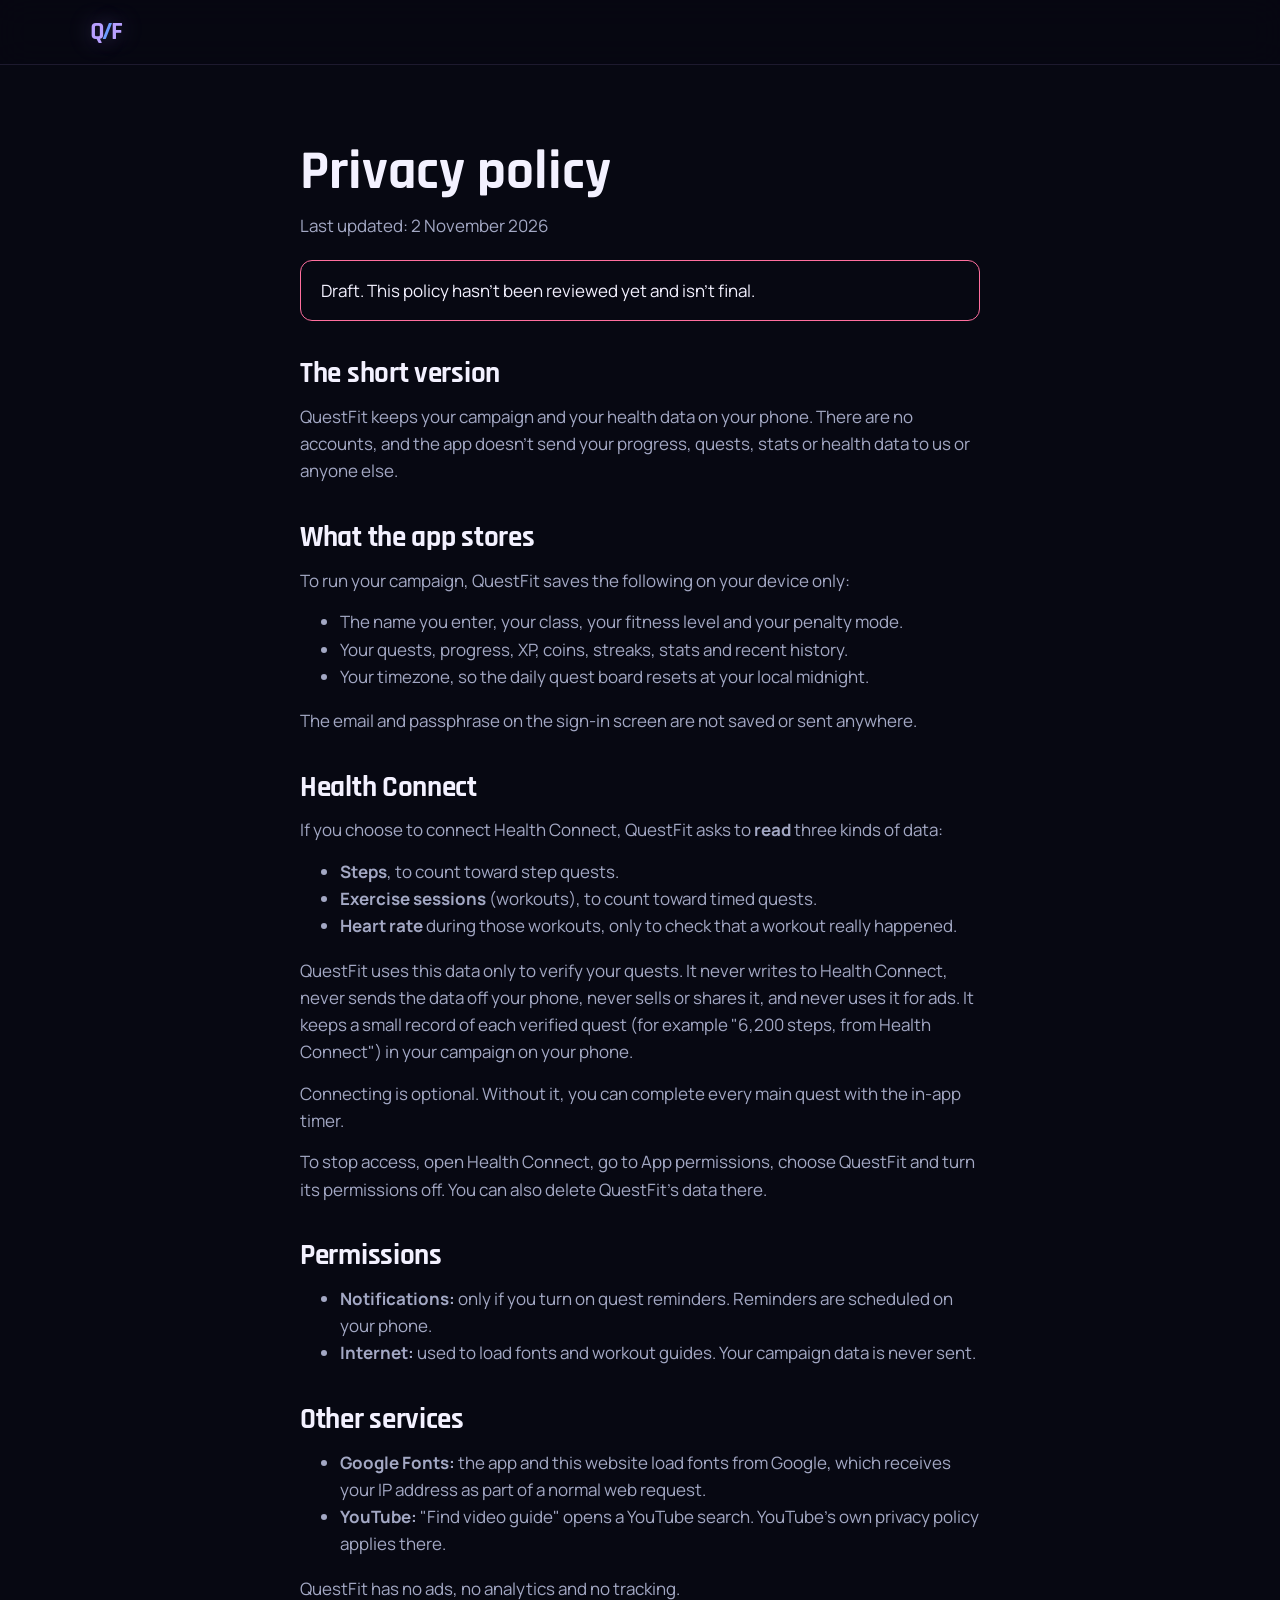
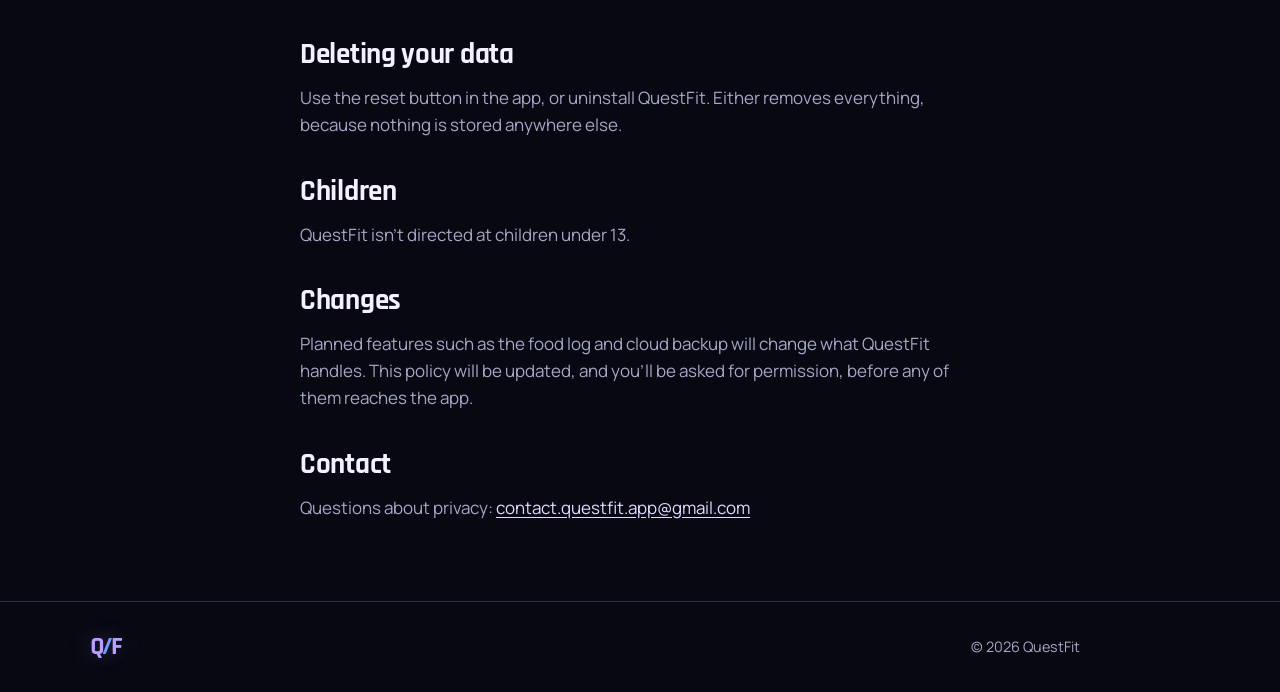
==== commit e4616267: "Privacy contact: contact.questfit.app@gmail.com" ====
--- a/privacy.html
+++ b/privacy.html
@@ -71,7 +71,7 @@
     <p>Planned features such as the food log and cloud backup will change what QuestFit handles. This policy will be updated, and you'll be asked for permission, before any of them reaches the app.</p>
 
     <h2>Contact</h2>
-    <p>Questions about privacy: <a href="mailto:contact.questfit@gmail.com">contact.questfit@gmail.com</a></p>
+    <p>Questions about privacy: <a href="mailto:contact.questfit.app@gmail.com">contact.questfit.app@gmail.com</a></p>
   </main>
 
   <footer class="site-footer">
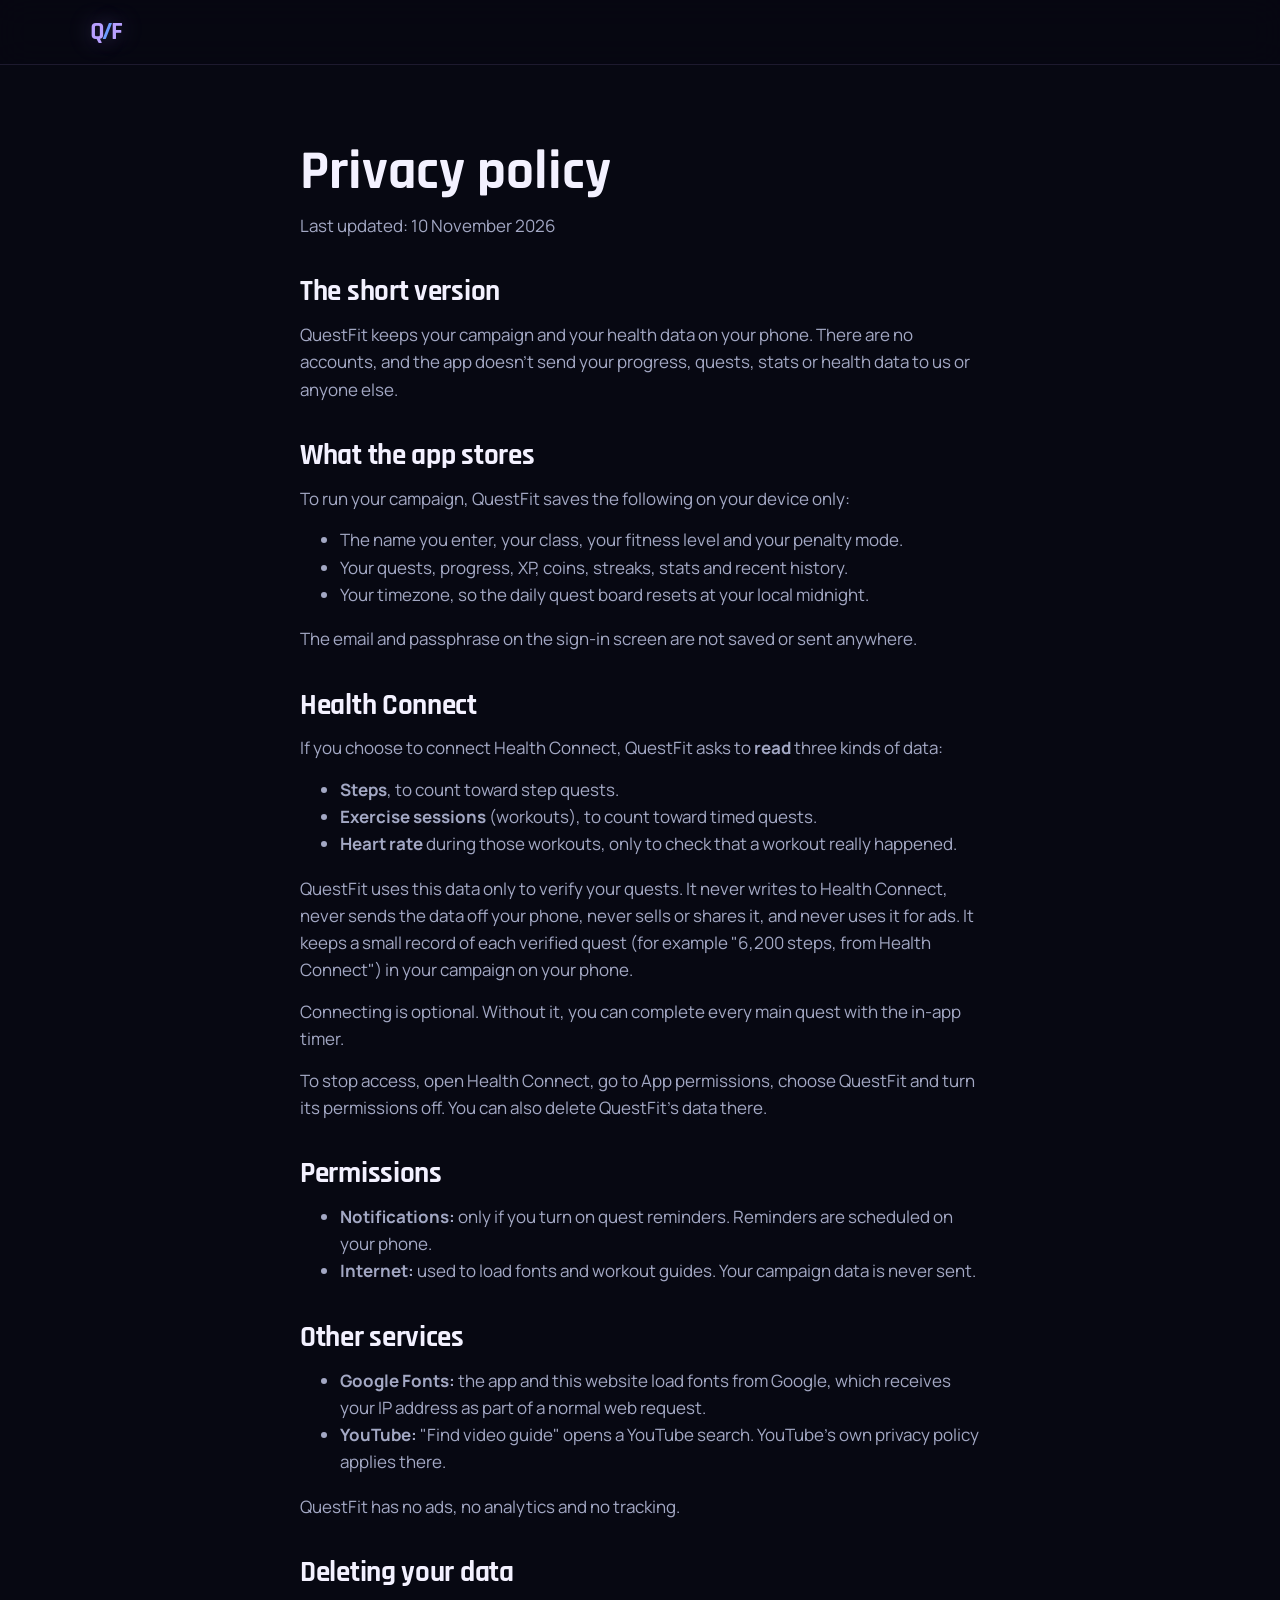
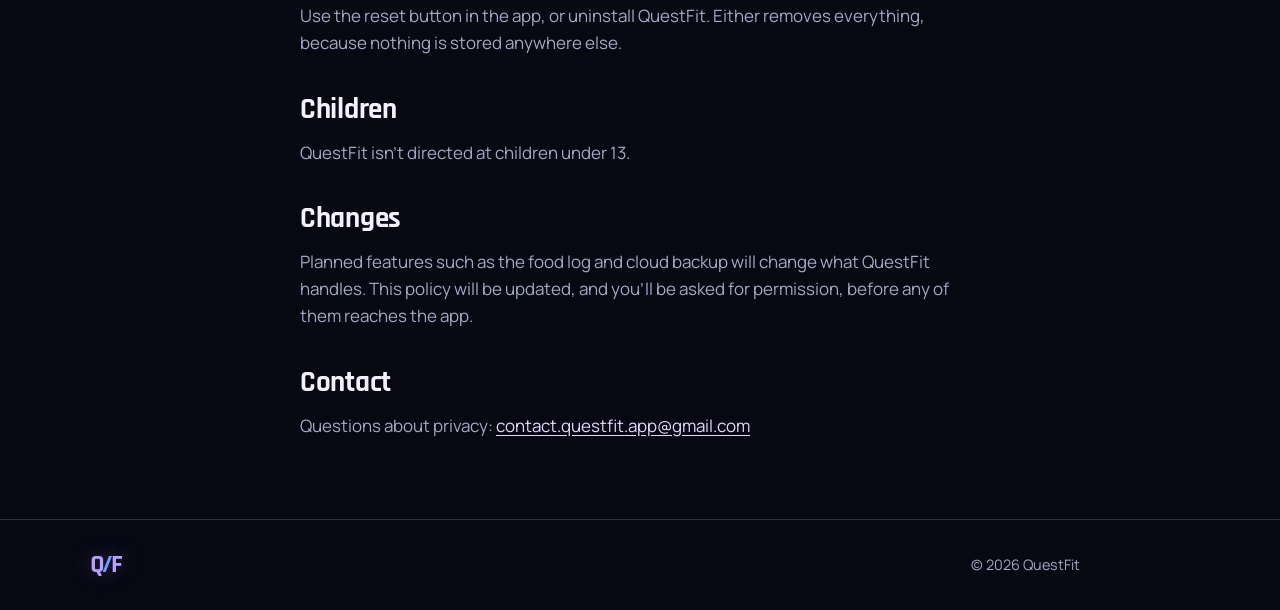
==== commit 3924ab0e: "Privacy policy reviewed: drop the draft notice" ====
--- a/privacy.html
+++ b/privacy.html
@@ -5,7 +5,8 @@
   <meta name="viewport" content="width=device-width, initial-scale=1" />
   <title>Privacy policy · QuestFit</title>
   <meta name="theme-color" content="#070812" />
-  <link rel="icon" href="assets/favicon.svg" type="image/svg+xml" />
+  <link rel="icon" href="assets/favicon-32.png" type="image/png" sizes="32x32" />
+  <link rel="apple-touch-icon" href="assets/apple-touch-icon.png" />
   <link rel="preconnect" href="https://fonts.googleapis.com" />
   <link rel="preconnect" href="https://fonts.gstatic.com" crossorigin />
   <link rel="stylesheet" href="https://fonts.googleapis.com/css2?family=Manrope:wght@400;500;600;700&family=Rajdhani:wght@600;700&display=swap" />
@@ -20,10 +21,9 @@
 
   <main class="legal wrap">
     <h1>Privacy policy</h1>
-    <p class="updated">Last updated: 2 November 2026</p>
+    <p class="updated">Last updated: 10 November 2026</p>
 
-    <!-- DRAFT: review before publishing, and update this page (and the app's public/privacypolicy.html) before any server feature ships. -->
-    <p class="draft">Draft. This policy hasn't been reviewed yet and isn't final.</p>
+    <!-- Update this page (and the app's public/privacypolicy.html) before any server feature ships. -->
 
     <h2>The short version</h2>
     <p>QuestFit keeps your campaign and your health data on your phone. There are no accounts, and the app doesn't send your progress, quests, stats or health data to us or anyone else.</p>
--- a/styles.css
+++ b/styles.css
@@ -276,7 +276,6 @@
 .legal p, .legal li { color: var(--muted); }
 .legal p, .legal ul { margin-top: .9rem; }
 .legal .updated { margin-top: .75rem; }
-.legal .draft { margin-top: var(--space-s); padding: 1rem 1.25rem; border: 1px solid var(--ember); border-radius: 12px; color: var(--text); }
 
 /* tablet */
 @media (max-width: 900px) {
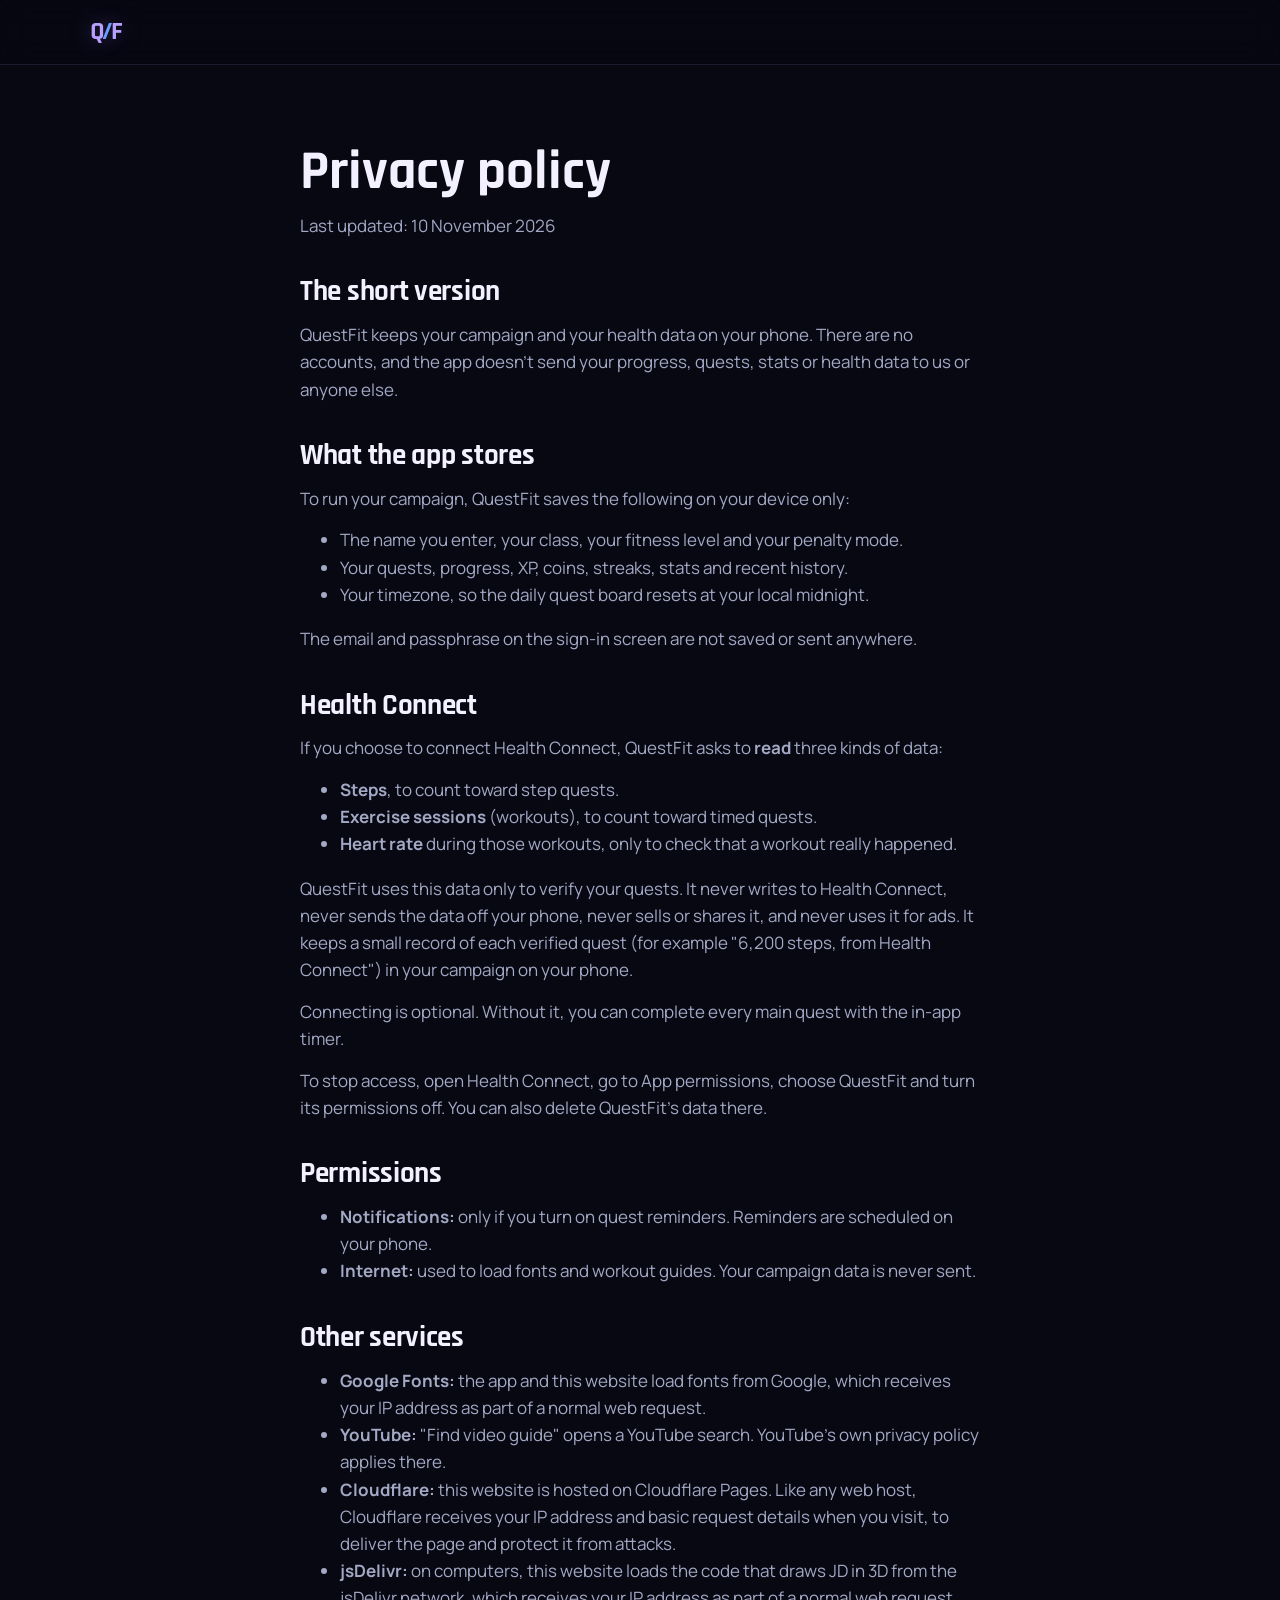
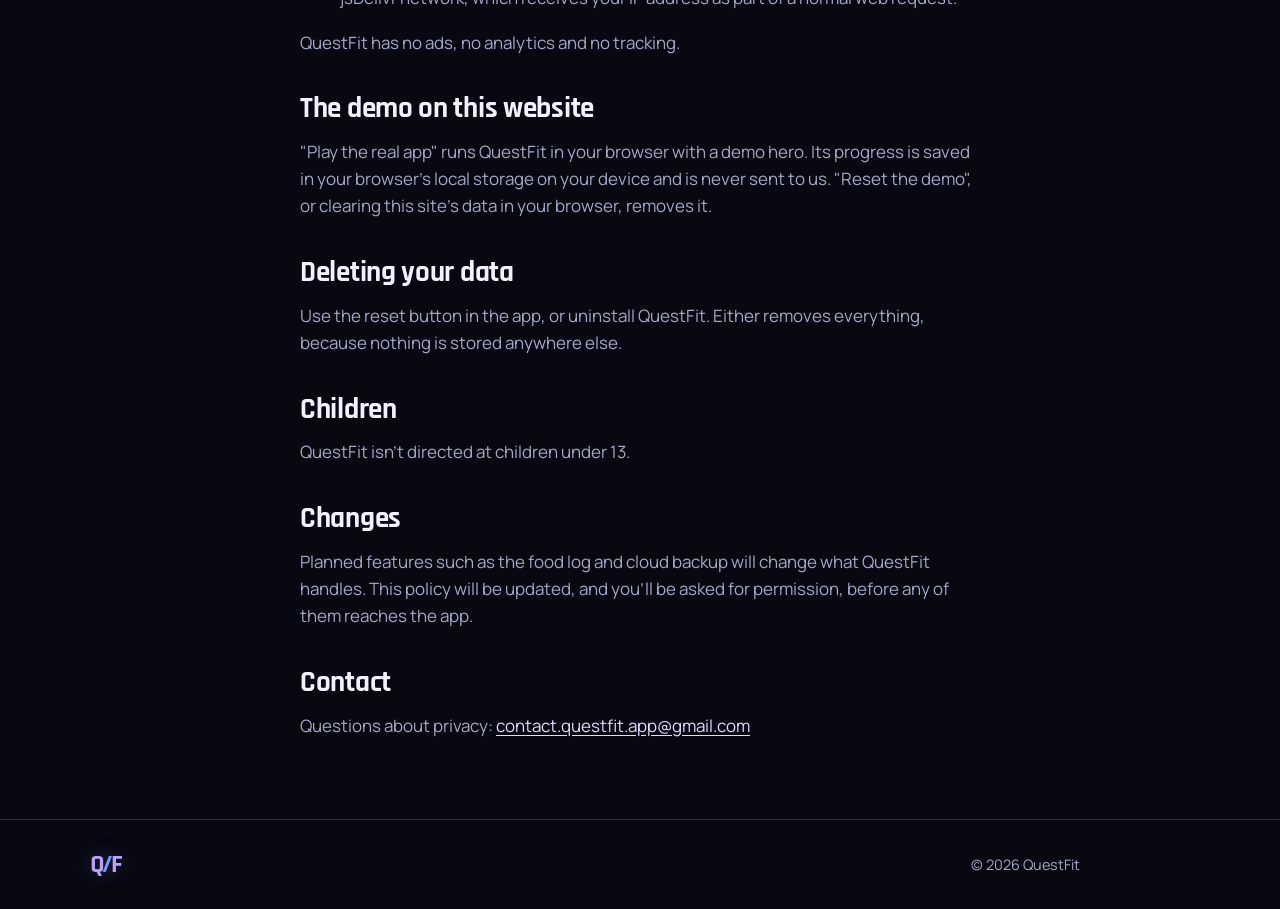
==== commit 6259eeac: "Before hosting: privacy policy covers Cloudflare, jsDelivr and the browser demo; APK download header" ====
--- a/privacy.html
+++ b/privacy.html
@@ -58,8 +58,13 @@
     <ul>
       <li><strong>Google Fonts:</strong> the app and this website load fonts from Google, which receives your IP address as part of a normal web request.</li>
       <li><strong>YouTube:</strong> "Find video guide" opens a YouTube search. YouTube's own privacy policy applies there.</li>
+      <li><strong>Cloudflare:</strong> this website is hosted on Cloudflare Pages. Like any web host, Cloudflare receives your IP address and basic request details when you visit, to deliver the page and protect it from attacks.</li>
+      <li><strong>jsDelivr:</strong> on computers, this website loads the code that draws JD in 3D from the jsDelivr network, which receives your IP address as part of a normal web request.</li>
     </ul>
     <p>QuestFit has no ads, no analytics and no tracking.</p>
+
+    <h2>The demo on this website</h2>
+    <p>"Play the real app" runs QuestFit in your browser with a demo hero. Its progress is saved in your browser's local storage on your device and is never sent to us. "Reset the demo", or clearing this site's data in your browser, removes it.</p>
 
     <h2>Deleting your data</h2>
     <p>Use the reset button in the app, or uninstall QuestFit. Either removes everything, because nothing is stored anywhere else.</p>
